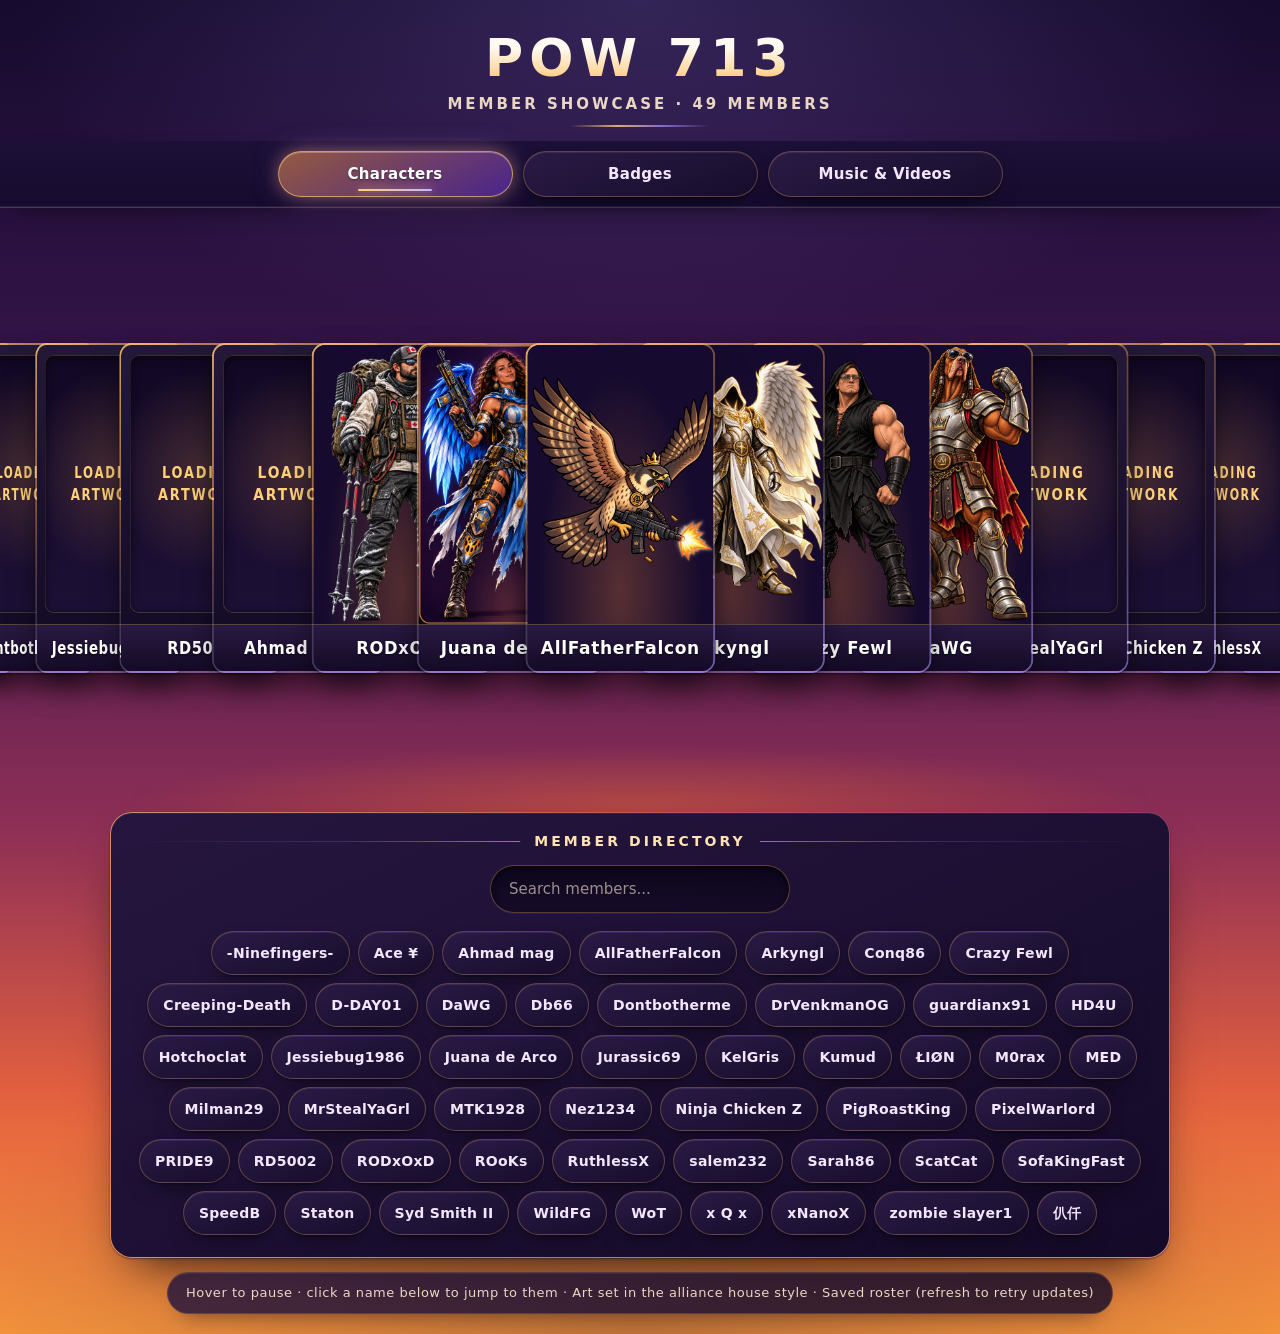
==== index.html @ 374c55fe "Brand page as POW 713: header, title, favicon and app manifest" ====
<!DOCTYPE html>
<html lang="en">
<head>
<meta charset="UTF-8">
<meta name="viewport" content="width=device-width, initial-scale=1.0">
<title>POW 713</title>
<meta name="color-scheme" content="dark">
<meta name="theme-color" content="#160b2e">
<link rel="icon" type="image/x-icon" href="favicon.ico">
<link rel="icon" type="image/png" sizes="32x32" href="icons/favicon-32x32.png">
<link rel="icon" type="image/png" sizes="16x16" href="icons/favicon-16x16.png">
<link rel="apple-touch-icon" href="icons/apple-touch-icon.png">
<link rel="manifest" href="site.webmanifest">
<link rel="stylesheet" href="showcase.css">
</head>
<body>
  <header>
    <h1>POW 713</h1>
    <p id="gallerySubtitle">MEMBER SHOWCASE &middot; 49 STRONG</p>
  </header>
  <nav class="showcase-tabs" aria-label="Showcase views">
    <button id="charactersTab" type="button" aria-pressed="true">Characters</button>
    <button id="badgesTab" type="button" aria-pressed="false">Badges</button>
    <button id="mediaTab" type="button" aria-pressed="false">Music &amp; Videos</button>
  </nav>
  <div class="stage">
    <div class="deck">
      <figure class="card">
        <img data-src="characters/allfatherfalcon.png" alt="AllFatherFalcon" loading="lazy" decoding="async">
        <figcaption>AllFatherFalcon</figcaption>
      </figure>
      <figure class="card">
        <img data-src="characters/arkyngl.png" alt="Arkyngl" loading="lazy" decoding="async">
        <figcaption>Arkyngl</figcaption>
      </figure>
      <figure class="card">
        <img data-src="characters/crazy-fewl.png" alt="Crazy Fewl" loading="lazy" decoding="async">
        <figcaption>Crazy Fewl</figcaption>
      </figure>
      <figure class="card">
        <img data-src="characters/dawg.png" alt="DaWG" loading="lazy" decoding="async">
        <figcaption>DaWG</figcaption>
      </figure>
      <figure class="card">
        <img data-src="characters/mrstealyagrl.png" alt="MrStealYaGrl" loading="lazy" decoding="async">
        <figcaption>MrStealYaGrl</figcaption>
      </figure>
      <figure class="card">
        <img data-src="characters/ninja-chicken-z.png" alt="Ninja Chicken Z" loading="lazy" decoding="async">
        <figcaption>Ninja Chicken Z</figcaption>
      </figure>
      <figure class="card">
        <img data-src="characters/ruthlessx.png" alt="RuthlessX" loading="lazy" decoding="async">
        <figcaption>RuthlessX</figcaption>
      </figure>
      <figure class="card">
        <img data-src="characters/wildfg.png" alt="WildFG" loading="lazy" decoding="async">
        <figcaption>WildFG</figcaption>
      </figure>
      <figure class="card">
        <img data-src="characters/xnanox.png" alt="xNanoX" loading="lazy" decoding="async">
        <figcaption>xNanoX</figcaption>
      </figure>
      <figure class="card">
        <img data-src="characters/conq86.png" alt="Conq86" loading="lazy" decoding="async">
        <figcaption>Conq86</figcaption>
      </figure>
      <figure class="card">
        <img data-src="characters/pixelwarlord.png" alt="PixelWarlord" loading="lazy" decoding="async">
        <figcaption>PixelWarlord</figcaption>
      </figure>
      <figure class="card">
        <img data-src="characters/guardianx91.png" alt="guardianx91" loading="lazy" decoding="async">
        <figcaption>guardianx91</figcaption>
      </figure>
      <figure class="card">
        <img data-src="characters/baqian.png" alt="仈仟" loading="lazy" decoding="async">
        <figcaption>仈仟</figcaption>
      </figure>
      <figure class="card">
        <img data-src="characters/db66.png" alt="Db66" loading="lazy" decoding="async">
        <figcaption>Db66</figcaption>
      </figure>
      <figure class="card">
        <img data-src="characters/creeping-death.png" alt="Creeping-Death" loading="lazy" decoding="async">
        <figcaption>Creeping-Death</figcaption>
      </figure>
      <figure class="card">
        <img data-src="characters/kumud.png" alt="Kumud" loading="lazy" decoding="async">
        <figcaption>Kumud</figcaption>
      </figure>
      <figure class="card">
        <img data-src="characters/kelgris.png" alt="KelGris" loading="lazy" decoding="async">
        <figcaption>KelGris</figcaption>
      </figure>
      <figure class="card">
        <img data-src="characters/hotchoclat.png" alt="Hotchoclat" loading="lazy" decoding="async">
        <figcaption>Hotchoclat</figcaption>
      </figure>
      <figure class="card">
        <img data-src="characters/lion.png" alt="ŁIØN" loading="lazy" decoding="async">
        <figcaption>ŁIØN</figcaption>
      </figure>
      <figure class="card">
        <img data-src="characters/hd4u.png" alt="HD4U" loading="lazy" decoding="async">
        <figcaption>HD4U</figcaption>
      </figure>
      <figure class="card">
        <img data-src="characters/sofakingfast.png" alt="SofaKingFast" loading="lazy" decoding="async">
        <figcaption>SofaKingFast</figcaption>
      </figure>
      <figure class="card">
        <img data-src="characters/d-day01.png" alt="D-DAY01" loading="lazy" decoding="async">
        <figcaption>D-DAY01</figcaption>
      </figure>
      <figure class="card">
        <img data-src="characters/salem232.png" alt="salem232" loading="lazy" decoding="async">
        <figcaption>salem232</figcaption>
      </figure>
      <figure class="card">
        <img data-src="characters/med.png" alt="MED" loading="lazy" decoding="async">
        <figcaption>MED</figcaption>
      </figure>
      <figure class="card">
        <img data-src="characters/drvenkmanog.png" alt="DrVenkmanOG" loading="lazy" decoding="async">
        <figcaption>DrVenkmanOG</figcaption>
      </figure>
      <figure class="card">
        <img data-src="characters/sarah86.png" alt="Sarah86" loading="lazy" decoding="async">
        <figcaption>Sarah86</figcaption>
      </figure>
      <figure class="card">
        <img data-src="characters/-ninefingers-.png" alt="-Ninefingers-" loading="lazy" decoding="async">
        <figcaption>-Ninefingers-</figcaption>
      </figure>
      <figure class="card">
        <img data-src="characters/rooks.png" alt="ROoKs" loading="lazy" decoding="async">
        <figcaption>ROoKs</figcaption>
      </figure>
      <figure class="card">
        <img data-src="characters/mtk1928.png" alt="MTK1928" loading="lazy" decoding="async">
        <figcaption>MTK1928</figcaption>
      </figure>
      <figure class="card">
        <img data-src="characters/nez1234.png" alt="Nez1234" loading="lazy" decoding="async">
        <figcaption>Nez1234</figcaption>
      </figure>
      <figure class="card">
        <img data-src="characters/pigroastking.png" alt="PigRoastKing" loading="lazy" decoding="async">
        <figcaption>PigRoastKing</figcaption>
      </figure>
      <figure class="card">
        <img data-src="characters/milman29.png" alt="Milman29" loading="lazy" decoding="async">
        <figcaption>Milman29</figcaption>
      </figure>
      <figure class="card">
        <img data-src="characters/scatcat.png" alt="ScatCat" loading="lazy" decoding="async">
        <figcaption>ScatCat</figcaption>
      </figure>
      <figure class="card">
        <img data-src="characters/m0rax.png" alt="M0rax" loading="lazy" decoding="async">
        <figcaption>M0rax</figcaption>
      </figure>
      <figure class="card">
        <img data-src="characters/jurassic69.png" alt="Jurassic69" loading="lazy" decoding="async">
        <figcaption>Jurassic69</figcaption>
      </figure>
      <figure class="card">
        <img data-src="characters/x-q-x.png" alt="x Q x" loading="lazy" decoding="async">
        <figcaption>x Q x</figcaption>
      </figure>
      <figure class="card">
        <img data-src="characters/syd-smith-ii.png" alt="Syd Smith II" loading="lazy" decoding="async">
        <figcaption>Syd Smith II</figcaption>
      </figure>
      <figure class="card">
        <img data-src="characters/zombie-slayer1.png" alt="zombie slayer1" loading="lazy" decoding="async">
        <figcaption>zombie slayer1</figcaption>
      </figure>
      <figure class="card">
        <img data-src="characters/pride9.png" alt="PRIDE9" loading="lazy" decoding="async">
        <figcaption>PRIDE9</figcaption>
      </figure>
      <figure class="card">
        <img data-src="characters/ace-yen.png" alt="Ace ¥" loading="lazy" decoding="async">
        <figcaption>Ace ¥</figcaption>
      </figure>
      <figure class="card">
        <img data-src="characters/speedb.png" alt="SpeedB" loading="lazy" decoding="async">
        <figcaption>SpeedB</figcaption>
      </figure>
      <figure class="card">
        <img data-src="characters/wot.png" alt="WoT" loading="lazy" decoding="async">
        <figcaption>WoT</figcaption>
      </figure>
      <figure class="card">
        <img data-src="characters/staton.png" alt="Staton" loading="lazy" decoding="async">
        <figcaption>Staton</figcaption>
      </figure>
      <figure class="card">
        <img data-src="characters/dontbotherme.png" alt="Dontbotherme" loading="lazy" decoding="async">
        <figcaption>Dontbotherme</figcaption>
      </figure>
      <figure class="card">
        <img data-src="characters/jessiebug1986.png" alt="Jessiebug1986" loading="lazy" decoding="async">
        <figcaption>Jessiebug1986</figcaption>
      </figure>
      <figure class="card">
        <img data-src="characters/rd5002.png" alt="RD5002" loading="lazy" decoding="async">
        <figcaption>RD5002</figcaption>
      </figure>
      <figure class="card">
        <img data-src="characters/ahmad-mag.png" alt="Ahmad mag" loading="lazy" decoding="async">
        <figcaption>Ahmad mag</figcaption>
      </figure>
      <figure class="card">
        <img data-src="characters/rodxoxd.png" alt="RODxOxD" loading="lazy" decoding="async">
        <figcaption>RODxOxD</figcaption>
      </figure>
      <figure class="card">
        <img data-src="characters/juana-de-arco.png" alt="Juana de Arco" loading="lazy" decoding="async">
        <figcaption>Juana de Arco</figcaption>
      </figure>
    </div>
  </div>
  <section class="directory">
    <h2 id="directoryHeading">MEMBER DIRECTORY</h2>
    <div class="dir-controls">
      <input id="memberSearch" type="search" placeholder="Search members..." aria-label="Search members" autocomplete="off">
      <button id="resumeBtn" type="button" hidden>Resume rotation</button>
      <a id="viewArt" target="_blank" rel="noopener" hidden>View full artwork</a>
    </div>
    <div id="memberList" class="member-list">
      <button type="button" data-i="39" data-search="ace ¥ ace yen aceyen">Ace ¥</button>
      <button type="button" data-i="46" data-search="ahmad mag ahmadmag">Ahmad mag</button>
      <button type="button" data-i="0" data-search="allfatherfalcon allfatherfalcon">AllFatherFalcon</button>
      <button type="button" data-i="1" data-search="arkyngl arkyngl">Arkyngl</button>
      <button type="button" data-i="12" data-search="仈仟 baqian">仈仟</button>
      <button type="button" data-i="9" data-search="conq86 conq86">Conq86</button>
      <button type="button" data-i="2" data-search="crazy fewl crazyfewl">Crazy Fewl</button>
      <button type="button" data-i="14" data-search="creeping-death creepingdeath">Creeping-Death</button>
      <button type="button" data-i="3" data-search="dawg dawg">DaWG</button>
      <button type="button" data-i="13" data-search="db66 db66">Db66</button>
      <button type="button" data-i="21" data-search="d-day01 dday01">D-DAY01</button>
      <button type="button" data-i="43" data-search="dontbotherme dont bother me">Dontbotherme</button>
      <button type="button" data-i="24" data-search="drvenkmanog drvenkmanog">DrVenkmanOG</button>
      <button type="button" data-i="11" data-search="guardianx91 guardianx91">guardianx91</button>
      <button type="button" data-i="19" data-search="hd4u hd4u">HD4U</button>
      <button type="button" data-i="17" data-search="hotchoclat hotchoclat">Hotchoclat</button>
      <button type="button" data-i="44" data-search="jessiebug1986 jessiebug jessie bug">Jessiebug1986</button>
      <button type="button" data-i="48" data-search="juana de arco juana dearco juanadearco">Juana de Arco</button>
      <button type="button" data-i="34" data-search="jurassic69 jurassic69">Jurassic69</button>
      <button type="button" data-i="16" data-search="kelgris kelgris">KelGris</button>
      <button type="button" data-i="15" data-search="kumud kumud">Kumud</button>
      <button type="button" data-i="18" data-search="łiøn lion">ŁIØN</button>
      <button type="button" data-i="33" data-search="m0rax m0rax">M0rax</button>
      <button type="button" data-i="23" data-search="med med">MED</button>
      <button type="button" data-i="31" data-search="milman29 milman29">Milman29</button>
      <button type="button" data-i="4" data-search="mrstealyagrl mrstealyagrl">MrStealYaGrl</button>
      <button type="button" data-i="28" data-search="mtk1928 mtk1928">MTK1928</button>
      <button type="button" data-i="29" data-search="nez1234 nez1234">Nez1234</button>
      <button type="button" data-i="26" data-search="-ninefingers- ninefingers">-Ninefingers-</button>
      <button type="button" data-i="5" data-search="ninja chicken z ninjachickenz">Ninja Chicken Z</button>
      <button type="button" data-i="30" data-search="pigroastking pigroastking">PigRoastKing</button>
      <button type="button" data-i="38" data-search="pride9 pride 9">PRIDE9</button>
      <button type="button" data-i="10" data-search="pixelwarlord pixelwarlord">PixelWarlord</button>
      <button type="button" data-i="45" data-search="rd5002 rd 5002">RD5002</button>
      <button type="button" data-i="47" data-search="rodxoxd rod x ox d">RODxOxD</button>
      <button type="button" data-i="27" data-search="rooks rooks">ROoKs</button>
      <button type="button" data-i="6" data-search="ruthlessx ruthlessx">RuthlessX</button>
      <button type="button" data-i="22" data-search="salem232 salem232">salem232</button>
      <button type="button" data-i="25" data-search="sarah86 sarah86">Sarah86</button>
      <button type="button" data-i="32" data-search="scatcat scatcat">ScatCat</button>
      <button type="button" data-i="20" data-search="sofakingfast sofakingfast">SofaKingFast</button>
      <button type="button" data-i="40" data-search="speedb speed b">SpeedB</button>
      <button type="button" data-i="42" data-search="staton staton">Staton</button>
      <button type="button" data-i="36" data-search="syd smith ii sydsmithii">Syd Smith II</button>
      <button type="button" data-i="7" data-search="wildfg wildfg">WildFG</button>
      <button type="button" data-i="41" data-search="wot wings of tomorrow">WoT</button>
      <button type="button" data-i="8" data-search="xnanox xnanox">xNanoX</button>
      <button type="button" data-i="35" data-search="x q x xqx q">x Q x</button>
      <button type="button" data-i="37" data-search="zombie slayer1 zombieslayer1 zombie">zombie slayer1</button>
    </div>
    <p id="noMatch" class="no-match" hidden>No member matches that search.</p>
  </section>
  <section id="mediaHub" class="media-hub" aria-labelledby="mediaHeading" hidden>
    <h2 id="mediaHeading">MUSIC &amp; VIDEOS</h2>
    <div class="media-subtabs" role="group" aria-label="Media type">
      <button id="musicTab" type="button" aria-pressed="false">Music</button>
      <button id="videosTab" type="button" aria-pressed="false">Videos</button>
    </div>
    <p id="mediaStatus" class="media-empty" role="status" hidden></p>
    <div id="musicPanel" hidden>
      <div id="playlistPicker" class="media-chips" role="group" aria-label="Choose a playlist"></div>
      <p id="musicEmpty" class="media-empty" hidden>No playlists yet. Approved member music will appear here once it is added.</p>
      <article id="playlist" class="media-panel" aria-labelledby="playlistTitle">
        <div class="media-head">
          <img id="playlistArt" class="creator-art" alt="" width="56" height="56" decoding="async" hidden>
          <div><h3 id="playlistTitle"></h3><p id="playlistCredit" class="media-credit"></p></div>
        </div>
        <div id="audioPlayer" class="audio-player" hidden>
          <p id="nowPlaying" class="now-playing" aria-live="polite"></p>
          <audio id="mediaAudio" controls preload="none">Your browser cannot play audio here. Use the track link below.</audio>
          <div class="player-controls">
            <button id="prevTrack" type="button">Previous</button>
            <button id="nextTrack" type="button">Next</button>
          </div>
          <p id="audioError" class="media-error" hidden>This track could not play here. <a id="audioFallback" target="_blank" rel="noopener">Open the MP3 directly</a></p>
        </div>
        <ol id="trackList" class="track-list"></ol>
        <p id="playlistEmpty" class="media-empty" hidden></p>
      </article>
    </div>
    <div id="videoPanel" hidden>
      <div id="videoPicker" class="media-chips" role="group" aria-label="Filter videos by creator" hidden></div>
      <div id="videoGroups"></div>
      <p id="videoEmpty" class="media-empty" hidden>No videos yet. Approved member videos will appear here once they are added.</p>
      <p class="media-fineprint">YouTube videos load from youtube-nocookie.com only when you press Play here.</p>
    </div>
  </section>
  <div class="glow"></div>
  <footer><span id="galleryHints"><span class="hint-hover">Hover to pause &middot; click a name below to jump to them</span><span class="hint-swipe">Auto-rotating &middot; tap a name below to jump to them</span> &middot; </span><span id="galleryArtNote">Art set in the alliance house style</span></footer>
<script src="media.js"></script>
<script src="gallery.js"></script>
</body>
</html>
---- showcase.css ----
/* Alliance Roster showcase. Control Deck surface treatments (raised/field gradients, 140deg luminous edges,
   inset highlights, layered shadows, gradient rules) adapted to the alliance purple/orange/gold palette.
   Wheel cards stay paint-only: no transitions, transforms, filters, masks or backdrop effects. */
:root {
  color-scheme: dark;
  --ink: #160b2e; --fg: #fff6ec; --muted: #e9d7c4; --gold: #ffd27a; --orange: #ff9a3d; --violet: #a78bfa; --on-gold: #1c0f2e;
  --ease: cubic-bezier(.22, .8, .24, 1);
  --raised: linear-gradient(160deg, #2a1a45, #170d2c);
  --pressed: linear-gradient(160deg, #120923, #1d1233);
  --field: linear-gradient(180deg, rgba(8, 3, 18, .78), rgba(20, 10, 38, .78));
  --primary: linear-gradient(135deg, #ffe0a0 0%, #ffbf63 38%, #ff9a3d 100%);
  --edge: linear-gradient(140deg, rgba(255, 196, 120, .62), rgba(255, 255, 255, .1) 38%, rgba(255, 255, 255, .06) 62%, rgba(167, 139, 250, .5));
  --rule: linear-gradient(90deg, rgba(255, 210, 122, .55), rgba(167, 139, 250, .2) 45%, transparent);
  --lift: inset 0 1px 0 rgba(255, 255, 255, .08), 0 1px 2px rgba(0, 0, 0, .4), 0 10px 24px -12px rgba(0, 0, 0, .8);
  --ring: 0 0 0 3px rgba(255, 210, 122, .28), 0 0 22px -4px rgba(255, 154, 61, .5);
}
* { margin: 0; padding: 0; box-sizing: border-box; }
::selection { background: rgba(124, 58, 237, .5); color: #fff; }
html { background: var(--ink); }
[hidden] { display: none !important; }
body {
  font-family: "Segoe UI", system-ui, -apple-system, Roboto, Arial, Helvetica, sans-serif;
  background:
    radial-gradient(70% 38% at 50% 0%, rgba(167, 139, 250, .2), transparent 70%),
    radial-gradient(90% 30% at 50% 100%, rgba(22, 11, 46, .28), transparent 70%),
    linear-gradient(180deg, #160b2e 0%, #3c1650 34%, #8e2f56 62%, #e2603f 82%, #ff9a3d 100%);
  color: var(--fg); overflow-x: hidden; min-height: 100vh;
  display: flex; flex-direction: column; align-items: center;
  -webkit-font-smoothing: antialiased; text-rendering: optimizeLegibility; -webkit-tap-highlight-color: transparent;
}

/* ---- Header ---- */
header { text-align: center; padding: 30px 16px 14px; z-index: 2; }
header h1 {
  font-size: clamp(26px, 5vw, 52px); letter-spacing: .12em; font-weight: 800; line-height: 1.1;
  color: #fff; text-shadow: 0 3px 18px rgba(0, 0, 0, .55);
}
@supports ((-webkit-background-clip: text) or (background-clip: text)) {
  header h1 {
    background: linear-gradient(180deg, #fffaf2 30%, #ffd9a0 72%, #ffb35c);
    -webkit-background-clip: text; background-clip: text; -webkit-text-fill-color: transparent; text-shadow: none;
  }
}
header p { color: var(--muted); letter-spacing: .2em; margin-top: 8px; font-size: clamp(11px, 2vw, 15px); font-weight: 600; }
header p::after {
  content: ''; display: block; width: 140px; height: 2px; margin: 12px auto 0; border-radius: 2px;
  background: linear-gradient(90deg, transparent, rgba(255, 210, 122, .8), rgba(167, 139, 250, .7), transparent);
}

/* ---- Sticky view tabs ---- */
.showcase-tabs {
  display: flex; justify-content: center; align-items: center; gap: 10px;
  position: sticky; top: 0; width: 100%; z-index: 100; padding: 10px 12px;
  background: linear-gradient(180deg, #1d1038, var(--ink));
  border-bottom: 1px solid rgba(255, 190, 110, .22);
  box-shadow: 0 10px 30px -18px rgba(0, 0, 0, .9), inset 0 -1px 0 rgba(167, 139, 250, .12);
}
.showcase-tabs button { position: relative; flex: 1; max-width: 235px; }
.showcase-tabs button[aria-pressed="true"] {
  color: #fff; border-color: rgba(255, 210, 122, .6);
  background: linear-gradient(150deg, rgba(255, 154, 61, .5), rgba(124, 58, 237, .5)), var(--raised);
  box-shadow: inset 0 1px 0 rgba(255, 255, 255, .25), 0 0 18px -2px rgba(255, 154, 61, .45), 0 0 30px -6px rgba(167, 139, 250, .5);
  text-shadow: 0 1px 2px rgba(0, 0, 0, .45);
}
.showcase-tabs button[aria-pressed="true"]::after {
  content: ''; position: absolute; left: 34%; right: 34%; bottom: 5px; height: 2px; border-radius: 2px;
  background: linear-gradient(90deg, var(--gold), #c4b5fd); box-shadow: 0 0 8px rgba(255, 210, 122, .7);
}

/* ---- Shared controls: tabs, member chips, full-art link (raised); resume + active chip (primary) ---- */
.showcase-tabs button, .member-list button, #viewArt, #resumeBtn,
.media-subtabs button, .media-chip, .player-controls button, .media-link {
  display: inline-flex; align-items: center; justify-content: center;
  min-height: 44px; min-width: 44px; padding: 0 16px; border-radius: 999px;
  font-family: inherit; font-size: 15px; font-weight: 600; line-height: 1.2; letter-spacing: .02em; text-decoration: none;
  color: #f3e6ff; cursor: pointer; touch-action: manipulation;
  border: 1px solid rgba(255, 190, 110, .28); background: var(--raised); box-shadow: var(--lift);
  transition: color .2s var(--ease), border-color .2s var(--ease), background .2s var(--ease), box-shadow .2s var(--ease), transform .15s var(--ease);
}
.showcase-tabs button { font-weight: 700; min-height: 46px; }
.member-list button { font-size: 14px; padding: 0 15px; }
#resumeBtn, .member-list button.active,
.media-subtabs button[aria-pressed="true"], .media-chip[aria-pressed="true"] {
  color: var(--on-gold); font-weight: 700; border-color: rgba(255, 236, 200, .55); background: var(--primary);
  box-shadow: inset 0 1px 0 rgba(255, 255, 255, .5), 0 6px 18px -6px rgba(255, 154, 61, .6), 0 10px 26px -10px rgba(124, 58, 237, .55);
}
#viewArt { color: var(--gold); }
@media (hover: hover) {
  .showcase-tabs button:hover, .member-list button:hover, #viewArt:hover,
  .media-subtabs button:hover, .media-chip:hover, .player-controls button:not(:disabled):hover, .media-link:hover { color: #fff; border-color: rgba(255, 210, 122, .7); }
  #resumeBtn:hover, .member-list button.active:hover,
  .media-subtabs button[aria-pressed="true"]:hover, .media-chip[aria-pressed="true"]:hover { color: var(--on-gold); border-color: #fff4dc; box-shadow: inset 0 1px 0 rgba(255, 255, 255, .6), 0 6px 22px -4px rgba(255, 154, 61, .75), 0 10px 26px -10px rgba(124, 58, 237, .6); }
}
.showcase-tabs button:active, .member-list button:active, #viewArt:active,
.media-subtabs button:active, .media-chip:active, .player-controls button:not(:disabled):active, .media-link:active {
  transform: translateY(1px); background: var(--pressed);
  box-shadow: inset 3px 3px 8px rgba(0, 0, 0, .7), inset -2px -2px 6px rgba(167, 139, 250, .1);
}
#resumeBtn:active, .member-list button.active:active,
.media-subtabs button[aria-pressed="true"]:active, .media-chip[aria-pressed="true"]:active {
  transform: translateY(1px); background: var(--primary);
  box-shadow: inset 0 2px 7px rgba(80, 30, 0, .4), 0 2px 8px -4px rgba(255, 154, 61, .5);
}
.showcase-tabs button:focus-visible, .member-list button:focus-visible, #viewArt:focus-visible, #resumeBtn:focus-visible,
.media-subtabs button:focus-visible, .media-chip:focus-visible, .player-controls button:focus-visible, .media-link:focus-visible,
.track:focus-visible, .media-poster:focus-visible, .media-credit a:focus-visible, .media-error a:focus-visible {
  outline: 2px solid var(--gold); outline-offset: 3px;
}

/* ---- Wheel (geometry and JS-driven transform/visibility/zIndex unchanged) ---- */
.stage {
  flex: 1; width: 100%; display: flex; align-items: center; justify-content: center;
  min-height: 600px;
}
.deck { isolation: isolate; position: relative; width: 190px; height: 330px; }
.card {
  position: absolute; inset: 0;
  border: 2px solid transparent; border-radius: 14px; overflow: hidden;
  background:
    linear-gradient(180deg, #241839, #120a24) padding-box,
    linear-gradient(140deg, rgba(255, 196, 120, .85), rgba(255, 170, 80, .4) 36%, rgba(255, 255, 255, .14) 58%, rgba(167, 139, 250, .62)) border-box;
  box-shadow: 0 1px 2px rgba(0, 0, 0, .45), 0 16px 36px -8px rgba(0, 0, 0, .65);
  display: flex; flex-direction: column;
}
.card.active {
  background:
    linear-gradient(180deg, #241839, #120a24) padding-box,
    linear-gradient(140deg, #fff0c8, var(--gold) 30%, var(--orange) 62%, #c4b5fd) border-box;
  box-shadow: 0 0 0 3px rgba(255, 210, 122, .55), 0 18px 44px rgba(0, 0, 0, .6);
}
.card img {
  display: block; width: 100%; height: 282px; object-fit: contain;
  background: #160b2e radial-gradient(ellipse at 50% 88%, rgba(255, 140, 60, .28), transparent 62%);
}
.card figcaption {
  height: 48px; display: flex; align-items: center; justify-content: center;
  font-weight: 700; letter-spacing: .04em; font-size: 17px; text-align: center; color: #fff;
  background: linear-gradient(180deg, #2a1a42, #140a26);
  border-top: 1px solid rgba(255, 196, 120, .3); padding: 0 6px;
  text-shadow: 0 1px 2px rgba(0, 0, 0, .6);
}
.card.active figcaption { color: var(--gold); border-top-color: rgba(255, 210, 122, .6); }
/* Loading / missing placeholder: dark recessed frame over the opaque card. */
.card:not([data-state="ready"])::before {
  content: attr(data-message);
  position: absolute; inset: 10px 10px 58px; z-index: 1; border-radius: 10px;
  display: grid; place-items: center; padding: 18px;
  background:
    radial-gradient(circle at 50% 45%, rgba(255, 170, 80, .2), transparent 62%),
    linear-gradient(180deg, #120824, #1d1036);
  box-shadow: inset 0 0 0 1px rgba(255, 210, 122, .2), inset 0 2px 10px rgba(0, 0, 0, .6);
  color: var(--gold); text-align: center; font-weight: 800; line-height: 1.5;
  font-size: 15px; letter-spacing: .14em; pointer-events: none;
}
.card:not([data-state="ready"]) img { visibility: hidden; }
.card:not([data-state="ready"]) figcaption { position: relative; z-index: 2; }
.glow {
  position: fixed; left: 50%; bottom: 4%; transform: translateX(-50%);
  width: min(88vw, 1050px); height: 120px; border-radius: 50%;
  background: radial-gradient(ellipse, rgba(255, 120, 40, .35), rgba(255, 120, 40, 0) 70%);
  pointer-events: none;
}

/* ---- Directory panel ---- */
.directory, .media-hub {
  width: min(1060px, 94vw); margin: 4px auto 14px; z-index: 2; padding: 20px 20px 22px;
  border: 1px solid transparent; border-radius: 22px;
  background: linear-gradient(155deg, #26163f, #140a28) padding-box, var(--edge) border-box;
  box-shadow: inset 0 1px 0 rgba(255, 255, 255, .06), 0 1px 2px rgba(0, 0, 0, .4), 0 24px 48px -24px rgba(0, 0, 0, .9);
}
.directory h2, .media-hub h2 {
  display: flex; align-items: center; gap: 14px; margin-bottom: 16px;
  font-size: 14px; letter-spacing: .22em; font-weight: 700; color: #ffe2b4;
}
.directory h2::before, .directory h2::after, .media-hub h2::before, .media-hub h2::after { content: ''; flex: 1; height: 1px; background: var(--rule); }
.directory h2::before, .media-hub h2::before { transform: scaleX(-1); }
.dir-controls { display: flex; gap: 10px; justify-content: center; align-items: center; flex-wrap: wrap; margin-bottom: 18px; }
.dir-controls input {
  min-height: 48px; min-width: min(300px, 78vw); padding: 0 18px;
  font-family: inherit; font-size: 15px; color: var(--fg);
  border: 1px solid rgba(255, 190, 110, .3); border-radius: 999px; background: var(--field);
  box-shadow: inset 0 2px 6px rgba(0, 0, 0, .6), 0 1px 0 rgba(255, 255, 255, .05);
  -webkit-appearance: none; appearance: none; outline: none;
  transition: border-color .2s var(--ease), box-shadow .2s var(--ease);
}
.dir-controls input::placeholder { color: rgba(240, 225, 210, .62); }
.dir-controls input:focus { border-color: rgba(255, 210, 122, .8); box-shadow: inset 0 2px 6px rgba(0, 0, 0, .6), var(--ring); }
.member-list { display: flex; flex-wrap: wrap; gap: 8px; justify-content: center; }
.no-match {
  max-width: 420px; margin: 6px auto 0; padding: 14px 18px; text-align: center;
  color: #ffe2b4; border: 1px dashed rgba(255, 210, 122, .35); border-radius: 16px; background: var(--field);
  box-shadow: inset 0 2px 8px rgba(0, 0, 0, .5);
}

/* ---- Music & Videos hub (own class names; nothing here matches the wheel's .card) ---- */
.media-hub { margin-top: 18px; }
.media-subtabs {
  display: flex; gap: 6px; width: fit-content; max-width: 100%; margin: 0 auto 18px; padding: 5px;
  border: 1px solid rgba(255, 190, 110, .22); border-radius: 999px; background: var(--field);
  box-shadow: inset 0 2px 6px rgba(0, 0, 0, .6);
}
.media-subtabs button { min-width: 112px; font-weight: 700; }
.media-chips { display: flex; flex-wrap: wrap; gap: 8px; justify-content: center; margin-bottom: 18px; }
.media-chip { gap: 8px; font-size: 14px; }
.media-chip-count { font-size: 12px; font-weight: 600; opacity: .72; }
.media-panel, .media-tile {
  border: 1px solid transparent; border-radius: 18px;
  background: var(--raised) padding-box, var(--edge) border-box; box-shadow: var(--lift);
}
.media-panel { padding: 18px; }
.media-head { display: flex; align-items: center; gap: 14px; margin-bottom: 14px; min-width: 0; }
.media-head > div { min-width: 0; }
.media-head h3 { font-size: 20px; font-weight: 800; letter-spacing: .04em; color: #fff; overflow-wrap: anywhere; }
.media-credit { margin-top: 2px; font-size: 13px; color: var(--muted); letter-spacing: .03em; overflow-wrap: anywhere; }
.media-credit a, .media-error a { color: var(--gold); text-underline-offset: 3px; }
.creator-art {
  flex: none; width: 56px; height: 56px; border-radius: 50%; object-fit: cover;
  background: var(--ink); border: 2px solid rgba(255, 210, 122, .6); box-shadow: 0 0 0 3px rgba(167, 139, 250, .18);
}
.audio-player {
  display: grid; gap: 10px; padding: 14px; margin-bottom: 14px; border-radius: 14px;
  background: var(--field); box-shadow: inset 0 2px 8px rgba(0, 0, 0, .55), inset 0 0 0 1px rgba(255, 210, 122, .14);
}
.audio-player audio { display: block; width: 100%; }
.now-playing { min-height: 1.4em; color: var(--gold); font-size: 14px; font-weight: 600; overflow-wrap: anywhere; }
.player-controls { display: flex; gap: 10px; justify-content: center; }
.player-controls button { flex: 1; max-width: 200px; }
.player-controls button:disabled { opacity: .45; cursor: default; }
.track-list { list-style: none; display: grid; gap: 6px; }
.track {
  display: flex; align-items: center; gap: 12px; width: 100%; min-height: 48px; padding: 8px 14px;
  font: inherit; font-size: 15px; text-align: start; color: #f3e6ff; cursor: pointer; touch-action: manipulation;
  border: 1px solid rgba(255, 190, 110, .18); border-radius: 12px; background: var(--field);
  transition: color .2s var(--ease), border-color .2s var(--ease);
}
.track-number { flex: none; width: 1.6em; color: var(--muted); font-size: 13px; font-variant-numeric: tabular-nums; }
.track-title { flex: 1; min-width: 0; overflow-wrap: anywhere; }
.track-time { flex: none; color: var(--muted); font-size: 13px; font-variant-numeric: tabular-nums; }
.track[aria-current="true"] { color: var(--gold); font-weight: 700; border-color: rgba(255, 210, 122, .65); box-shadow: var(--ring); }
@media (hover: hover) { .track:hover { color: #fff; border-color: rgba(255, 210, 122, .55); } }
.media-empty {
  max-width: 520px; margin: 8px auto; padding: 22px 20px; text-align: center; line-height: 1.55;
  color: #ffe2b4; border: 1px dashed rgba(255, 210, 122, .35); border-radius: 16px; background: var(--field);
  box-shadow: inset 0 2px 8px rgba(0, 0, 0, .5);
}
.media-error { color: #ffc6ae; font-size: 14px; line-height: 1.5; }
.video-group + .video-group { margin-top: 28px; }
.video-grid { display: grid; grid-template-columns: repeat(auto-fill, minmax(min(100%, 280px), 1fr)); gap: 14px; align-items: start; }
.media-tile { display: flex; flex-direction: column; overflow: hidden; min-width: 0; }
.media-frame { position: relative; aspect-ratio: 16 / 9; background: #0c0518; }
.media-tile.is-short.is-playing .media-frame { aspect-ratio: 9 / 16; }
.media-frame iframe, .media-frame video { display: block; width: 100%; height: 100%; border: 0; background: #000; }
.media-poster {
  position: absolute; inset: 0; width: 100%; display: grid; place-items: center; align-content: center; gap: 10px;
  cursor: pointer; border: 0; font: inherit; color: var(--fg); text-decoration: none; touch-action: manipulation;
  background: radial-gradient(60% 70% at 50% 60%, rgba(255, 140, 60, .22), transparent 70%), linear-gradient(160deg, #2a1745, #10071f);
}
/* Portrait outline marks a Short before it loads; the frame turns 9:16 once playing. */
.is-short .media-poster::before {
  content: ''; position: absolute; top: 12%; bottom: 12%; aspect-ratio: 9 / 16; border-radius: 10px;
  border: 1px solid rgba(255, 210, 122, .22); background: rgba(255, 255, 255, .03);
}
.media-play {
  position: relative; width: 56px; height: 56px; border-radius: 50%; background: var(--primary);
  box-shadow: inset 0 1px 0 rgba(255, 255, 255, .5), 0 8px 22px -6px rgba(255, 154, 61, .7);
}
.media-play::after {
  content: ''; position: absolute; left: 22px; top: 17px;
  border-style: solid; border-width: 11px 0 11px 18px; border-color: transparent transparent transparent var(--on-gold);
}
.media-watch { position: relative; font-size: 14px; font-weight: 700; letter-spacing: .02em; color: var(--gold); }
.media-kind {
  position: absolute; left: 10px; bottom: 10px; padding: 3px 10px; border-radius: 999px;
  font-size: 12px; font-weight: 700; letter-spacing: .06em; color: var(--gold); background: rgba(12, 5, 24, .82);
  border: 1px solid rgba(255, 210, 122, .3);
}
@media (hover: hover) {
  .media-poster:hover .media-play { box-shadow: inset 0 1px 0 rgba(255, 255, 255, .6), 0 0 0 4px rgba(255, 210, 122, .25), 0 8px 26px -4px rgba(255, 154, 61, .85); }
}
.media-poster:focus-visible { outline-offset: -4px; }
.media-direct:not([hidden]) { display: flex; flex-wrap: wrap; align-items: center; gap: 6px 12px; padding: 10px 14px; }
.media-direct .media-link { margin-top: 0; }
.media-direct-note { flex: 1 1 180px; font-size: 13px; line-height: 1.4; color: var(--muted); }
.media-tile-body { display: flex; flex-direction: column; gap: 6px; padding: 12px 14px 14px; flex: 1; }
.media-tile-title { font-size: 15px; font-weight: 700; line-height: 1.35; color: #fff; overflow-wrap: anywhere; }
.media-tile-meta { font-size: 13px; color: var(--muted); }
.media-link { align-self: flex-start; margin-top: 4px; font-size: 14px; color: var(--gold); }
.media-actions { display: flex; flex-wrap: wrap; gap: 8px; }
.media-hint { font-size: 13px; line-height: 1.4; color: var(--muted); }
.media-fineprint { margin-top: 18px; text-align: center; font-size: 12px; color: var(--muted); opacity: .8; }

/* ---- Footer ---- */
footer {
  margin: 0 16px 20px; padding: 10px 18px; z-index: 2; text-align: center;
  font-size: 13px; letter-spacing: .04em; line-height: 1.5; color: var(--muted);
  border: 1px solid rgba(255, 190, 110, .18); border-radius: 999px;
  background: linear-gradient(160deg, rgba(36, 20, 62, .82), rgba(20, 10, 38, .82));
  box-shadow: inset 0 1px 0 rgba(255, 255, 255, .05), 0 10px 24px -14px rgba(0, 0, 0, .8);
}
.hint-swipe { display: none; }

@media (max-width: 760px) {
  .stage { min-height: 520px; touch-action: pan-y; }
  .glow { display: none; }
  .hint-hover { display: none; }
  .hint-swipe { display: inline; }
  header { padding: 22px 14px 10px; }
  .directory { padding: 16px 12px 18px; border-radius: 18px; }
  footer { border-radius: 18px; }
  .media-hub { padding: 16px 12px 18px; border-radius: 18px; }
  .media-panel { padding: 14px 12px; }
}
@media (max-width: 420px) {
  .showcase-tabs { gap: 6px; padding: 8px; }
  .showcase-tabs button { padding: 0 8px; font-size: 13px; letter-spacing: 0; line-height: 1.15; text-align: center; }
  .media-subtabs button { min-width: 96px; }
}
@media (prefers-reduced-motion: reduce) {
  *, *::before, *::after { transition: none !important; }
}
@media (forced-colors: active) {
  header h1 { -webkit-text-fill-color: CanvasText; }
  .card, .directory, footer, .no-match, .dir-controls input,
  .showcase-tabs button, .member-list button, #viewArt, #resumeBtn,
  .media-hub, .media-panel, .media-tile, .media-empty, .media-subtabs button, .media-chip, .player-controls button, .media-link, .track { border-color: CanvasText; }
  .card.active, .member-list button.active, .showcase-tabs button[aria-pressed="true"],
  .media-subtabs button[aria-pressed="true"], .media-chip[aria-pressed="true"], .track[aria-current="true"] { border-color: Highlight; outline: 2px solid Highlight; }
  .card:not([data-state="ready"])::before { border: 1px dashed CanvasText; }
}
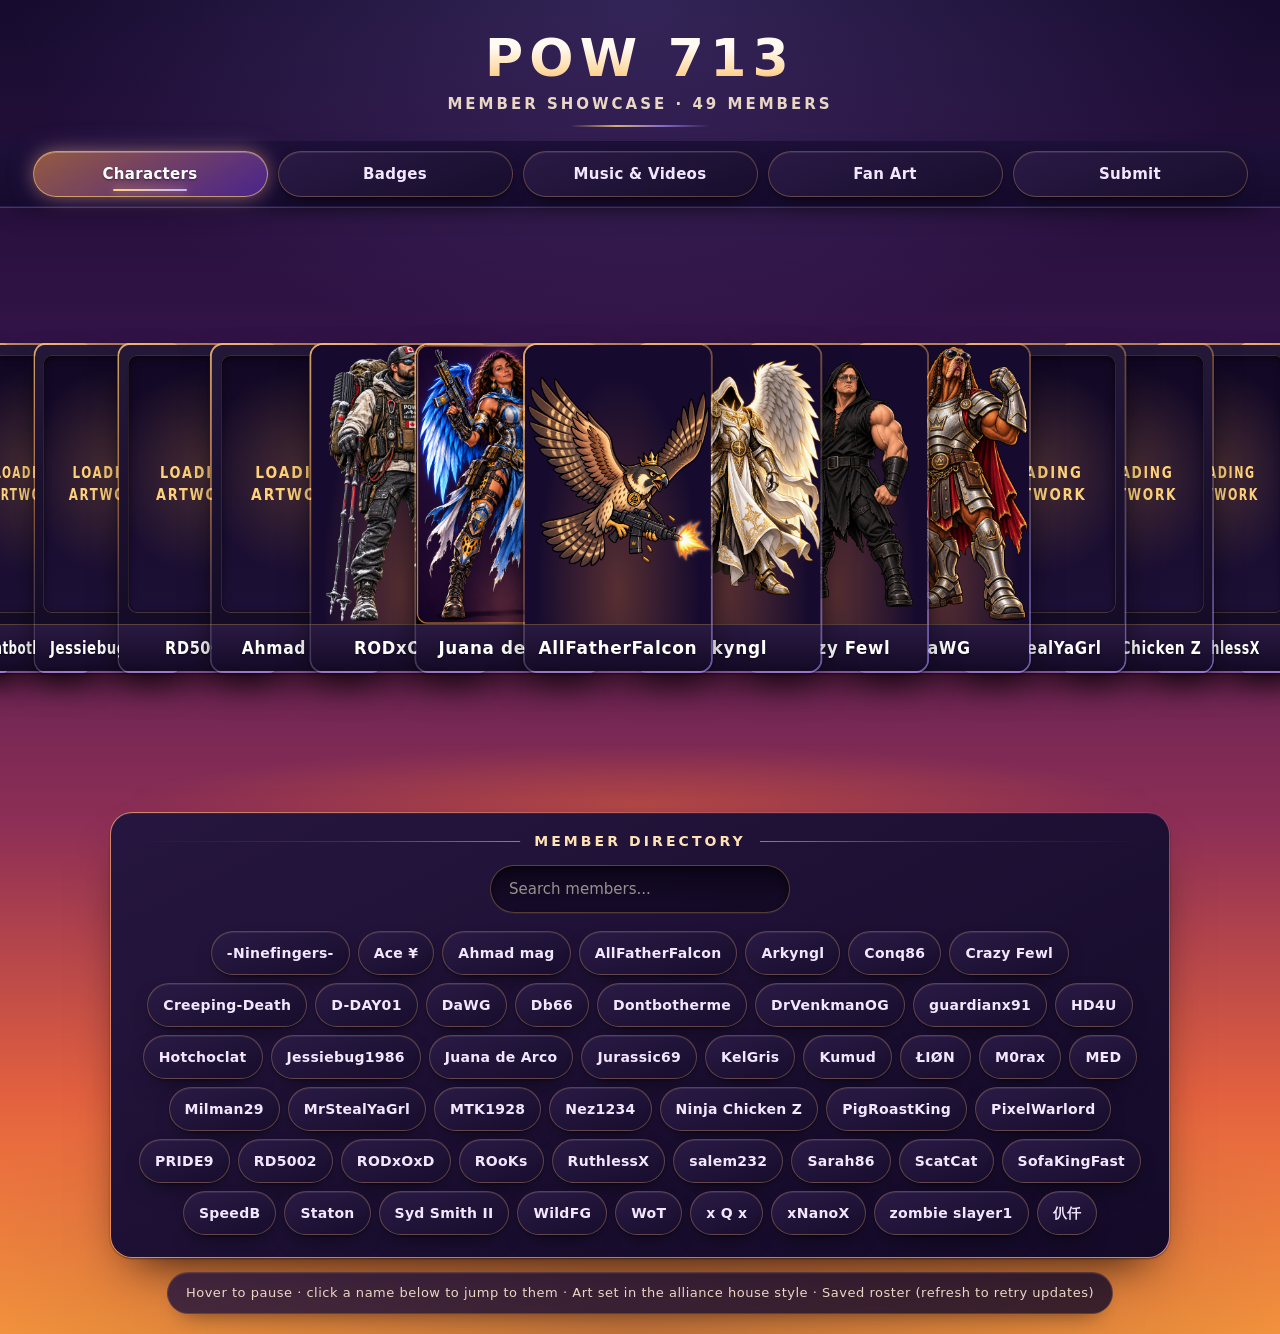
==== commit 819c7fcb: "Add member submissions + approval system: Submit tab, Fan Art gallery, M4A support, Apps Script back" ====
--- a/index.html
+++ b/index.html
@@ -22,6 +22,8 @@
     <button id="charactersTab" type="button" aria-pressed="true">Characters</button>
     <button id="badgesTab" type="button" aria-pressed="false">Badges</button>
     <button id="mediaTab" type="button" aria-pressed="false">Music &amp; Videos</button>
+    <button id="fanArtTab" type="button" aria-pressed="false">Fan Art</button>
+    <button id="submitTab" type="button" aria-pressed="false">Submit</button>
   </nav>
   <div class="stage">
     <div class="deck">
@@ -305,7 +307,7 @@
             <button id="prevTrack" type="button">Previous</button>
             <button id="nextTrack" type="button">Next</button>
           </div>
-          <p id="audioError" class="media-error" hidden>This track could not play here. <a id="audioFallback" target="_blank" rel="noopener">Open the MP3 directly</a></p>
+          <p id="audioError" class="media-error" hidden>This track could not play here. <a id="audioFallback" target="_blank" rel="noopener">Open the audio file directly</a></p>
         </div>
         <ol id="trackList" class="track-list"></ol>
         <p id="playlistEmpty" class="media-empty" hidden></p>
@@ -318,9 +320,63 @@
       <p class="media-fineprint">YouTube videos load from youtube-nocookie.com only when you press Play here.</p>
     </div>
   </section>
+  <section id="fanArtHub" class="fanart-hub" aria-labelledby="fanArtHeading" hidden>
+    <h2 id="fanArtHeading">FAN ART</h2>
+    <p id="fanArtStatus" class="media-empty" role="status" hidden></p>
+    <div id="fanArtGrid" class="fanart-grid"></div>
+    <p id="fanArtEmpty" class="media-empty" hidden>No fan art yet. Approved fan art will appear here once it is added.</p>
+  </section>
+  <section id="submitHub" class="submit-hub" aria-labelledby="submitHeading" hidden>
+    <h2 id="submitHeading">SUBMIT</h2>
+    <p class="submit-intro">Share your music, fan art or a YouTube video with the alliance. Everything is reviewed by the owner first — nothing goes public until it is approved.</p>
+    <p id="submitStatus" class="submit-status" role="status" hidden></p>
+    <form id="submitForm" method="post" enctype="multipart/form-data" novalidate>
+      <fieldset class="submit-type">
+        <legend>What are you submitting?</legend>
+        <label class="submit-choice"><input type="radio" name="type" value="music" checked> Music</label>
+        <label class="submit-choice"><input type="radio" name="type" value="fanart"> Fan Art</label>
+        <label class="submit-choice"><input type="radio" name="type" value="youtube"> YouTube video link</label>
+      </fieldset>
+      <label class="submit-field">Game name
+        <input id="gameName" name="gameName" type="text" required maxlength="40" autocomplete="nickname" placeholder="Your game name">
+      </label>
+      <label class="submit-field">Title
+        <input id="submitTitle" name="title" type="text" required maxlength="120" placeholder="Song, artwork or video title">
+      </label>
+      <label class="submit-field">Description (optional)
+        <textarea id="submitDesc" name="description" maxlength="500" rows="3" placeholder="Anything the owner should know"></textarea>
+      </label>
+      <div id="fileField">
+        <label class="submit-field"><span id="fileLabel">Audio file (MP3 or M4A, up to 25 MB)</span>
+          <input id="fileInput" name="file" type="file" accept=".mp3,.m4a,audio/mpeg,audio/mp4,audio/x-m4a">
+        </label>
+      </div>
+      <div id="linkField" hidden>
+        <label class="submit-field">YouTube link
+          <input id="youtubeUrl" name="youtubeUrl" type="url" inputmode="url" placeholder="https://www.youtube.com/watch?v=...">
+        </label>
+      </div>
+      <input id="honeypot" name="website" type="text" tabindex="-1" autocomplete="off" aria-hidden="true" class="hp">
+      <input id="nonceInput" name="nonce" type="hidden">
+      <input id="actionInput" name="action" type="hidden" value="submit">
+      <button id="submitBtn" type="submit">Submit for approval</button>
+      <p class="submit-note">No account or sign-in needed. Your game name is remembered on this device only.</p>
+    </form>
+  </section>
+  <iframe id="submitFrame" name="submitFrame" hidden title="Submission result"></iframe>
+  <dialog id="fanArtDialog" class="fanart-dialog">
+    <img id="fanArtFull" alt="">
+    <p id="fanArtCaption"></p>
+    <div class="fanart-dialog-actions">
+      <a id="fanArtOpen" class="media-link" target="_blank" rel="noopener">Open full size</a>
+      <button id="fanArtClose" type="button">Close</button>
+    </div>
+  </dialog>
   <div class="glow"></div>
   <footer><span id="galleryHints"><span class="hint-hover">Hover to pause &middot; click a name below to jump to them</span><span class="hint-swipe">Auto-rotating &middot; tap a name below to jump to them</span> &middot; </span><span id="galleryArtNote">Art set in the alliance house style</span></footer>
 <script src="media.js"></script>
+<script src="fanart.js"></script>
+<script src="submit.js"></script>
 <script src="gallery.js"></script>
 </body>
 </html>
--- a/showcase.css
+++ b/showcase.css
@@ -162,18 +162,19 @@
 }
 
 /* ---- Directory panel ---- */
-.directory, .media-hub {
+.directory, .media-hub, .submit-hub, .fanart-hub {
   width: min(1060px, 94vw); margin: 4px auto 14px; z-index: 2; padding: 20px 20px 22px;
   border: 1px solid transparent; border-radius: 22px;
   background: linear-gradient(155deg, #26163f, #140a28) padding-box, var(--edge) border-box;
   box-shadow: inset 0 1px 0 rgba(255, 255, 255, .06), 0 1px 2px rgba(0, 0, 0, .4), 0 24px 48px -24px rgba(0, 0, 0, .9);
 }
-.directory h2, .media-hub h2 {
+.directory h2, .media-hub h2, .submit-hub h2, .fanart-hub h2 {
   display: flex; align-items: center; gap: 14px; margin-bottom: 16px;
   font-size: 14px; letter-spacing: .22em; font-weight: 700; color: #ffe2b4;
 }
-.directory h2::before, .directory h2::after, .media-hub h2::before, .media-hub h2::after { content: ''; flex: 1; height: 1px; background: var(--rule); }
-.directory h2::before, .media-hub h2::before { transform: scaleX(-1); }
+.directory h2::before, .directory h2::after, .media-hub h2::before, .media-hub h2::after,
+.submit-hub h2::before, .submit-hub h2::after, .fanart-hub h2::before, .fanart-hub h2::after { content: ''; flex: 1; height: 1px; background: var(--rule); }
+.directory h2::before, .media-hub h2::before, .submit-hub h2::before, .fanart-hub h2::before { transform: scaleX(-1); }
 .dir-controls { display: flex; gap: 10px; justify-content: center; align-items: center; flex-wrap: wrap; margin-bottom: 18px; }
 .dir-controls input {
   min-height: 48px; min-width: min(300px, 78vw); padding: 0 18px;
@@ -193,7 +194,7 @@
 }
 
 /* ---- Music & Videos hub (own class names; nothing here matches the wheel's .card) ---- */
-.media-hub { margin-top: 18px; }
+.media-hub, .submit-hub, .fanart-hub { margin-top: 18px; }
 .media-subtabs {
   display: flex; gap: 6px; width: fit-content; max-width: 100%; margin: 0 auto 18px; padding: 5px;
   border: 1px solid rgba(255, 190, 110, .22); border-radius: 999px; background: var(--field);
@@ -289,6 +290,71 @@
 .media-hint { font-size: 13px; line-height: 1.4; color: var(--muted); }
 .media-fineprint { margin-top: 18px; text-align: center; font-size: 12px; color: var(--muted); opacity: .8; }
 
+/* ---- Submit form and Fan Art gallery (same panel treatment as Music & Videos) ---- */
+.submit-intro { max-width: 560px; margin: 0 auto 18px; text-align: center; line-height: 1.55; color: var(--muted); }
+.submit-status {
+  max-width: 560px; margin: 0 auto 18px; padding: 14px 18px; text-align: center; line-height: 1.55;
+  color: #ffe2b4; border: 1px dashed rgba(255, 210, 122, .35); border-radius: 16px; background: var(--field);
+  box-shadow: inset 0 2px 8px rgba(0, 0, 0, .5);
+}
+.submit-status.is-ok { color: #d9f7c4; border-color: rgba(140, 220, 120, .55); border-style: solid; }
+.submit-status.is-error { color: #ffc6ae; border-color: rgba(255, 120, 90, .55); border-style: solid; }
+#submitForm { max-width: 560px; margin: 0 auto; display: grid; gap: 14px; }
+.submit-type {
+  display: flex; flex-wrap: wrap; gap: 8px 18px; padding: 14px 16px;
+  border: 1px solid rgba(255, 190, 110, .22); border-radius: 16px; background: var(--field);
+}
+.submit-type legend { padding: 0 8px; font-size: 13px; font-weight: 700; letter-spacing: .08em; color: #ffe2b4; }
+.submit-choice { display: inline-flex; align-items: center; gap: 8px; font-weight: 600; cursor: pointer; }
+.submit-choice input { accent-color: var(--orange); width: 18px; height: 18px; }
+.submit-field { display: grid; gap: 6px; font-size: 14px; font-weight: 600; color: #ffe2b4; }
+.submit-field input[type="text"], .submit-field input[type="url"], .submit-field textarea, .submit-field input[type="file"] {
+  min-height: 48px; padding: 10px 16px; font-family: inherit; font-size: 15px; font-weight: 400; color: var(--fg);
+  border: 1px solid rgba(255, 190, 110, .3); border-radius: 14px; background: var(--field);
+  box-shadow: inset 0 2px 6px rgba(0, 0, 0, .6), 0 1px 0 rgba(255, 255, 255, .05);
+  outline: none; width: 100%;
+}
+.submit-field textarea { min-height: 84px; resize: vertical; }
+.submit-field input[type="file"] { padding: 12px 14px; }
+.submit-field input::placeholder, .submit-field textarea::placeholder { color: rgba(240, 225, 210, .62); }
+.submit-field input:focus, .submit-field textarea:focus { border-color: rgba(255, 210, 122, .8); box-shadow: inset 0 2px 6px rgba(0, 0, 0, .6), var(--ring); }
+.submit-field input:disabled, .submit-field textarea:disabled { opacity: .5; }
+#submitBtn {
+  justify-self: center; min-height: 48px; padding: 0 28px; border-radius: 999px; cursor: pointer;
+  font-family: inherit; font-size: 15px; font-weight: 700; color: var(--on-gold);
+  border: 1px solid rgba(255, 236, 200, .55); background: var(--primary);
+  box-shadow: inset 0 1px 0 rgba(255, 255, 255, .5), 0 6px 18px -6px rgba(255, 154, 61, .6), 0 10px 26px -10px rgba(124, 58, 237, .55);
+}
+#submitBtn:disabled { opacity: .5; cursor: default; }
+.submit-note { text-align: center; font-size: 13px; line-height: 1.5; color: var(--muted); }
+.hp { position: absolute; left: -9999px; top: auto; width: 1px; height: 1px; overflow: hidden; }
+.fanart-grid { display: grid; grid-template-columns: repeat(auto-fill, minmax(min(100%, 280px), 1fr)); gap: 14px; align-items: start; }
+.fanart-card {
+  border: 1px solid transparent; border-radius: 18px; overflow: hidden;
+  background: var(--raised) padding-box, var(--edge) border-box; box-shadow: var(--lift);
+  display: flex; flex-direction: column;
+}
+.fanart-card.is-missing .fanart-thumb { display: none; }
+.fanart-thumb { display: block; width: 100%; padding: 0; border: 0; background: #0c0518; cursor: pointer; }
+.fanart-thumb img { display: block; width: 100%; max-height: 420px; object-fit: contain; background: #0c0518; }
+.fanart-caption { display: flex; flex-direction: column; gap: 4px; padding: 12px 14px 14px; }
+.fanart-title { font-size: 15px; font-weight: 700; color: #fff; overflow-wrap: anywhere; }
+.fanart-creator { font-size: 13px; color: var(--gold); }
+.fanart-desc { font-size: 13px; line-height: 1.45; color: var(--muted); overflow-wrap: anywhere; }
+.fanart-dialog {
+  max-width: min(92vw, 900px); width: fit-content; padding: 0; border: 1px solid rgba(255, 210, 122, .4); border-radius: 18px;
+  background: #140a28; color: var(--fg); box-shadow: 0 24px 60px -12px rgba(0, 0, 0, .9);
+}
+.fanart-dialog::backdrop { background: rgba(8, 3, 18, .82); }
+.fanart-dialog img { display: block; max-width: 100%; max-height: 78vh; margin: 0 auto; }
+.fanart-dialog #fanArtCaption { padding: 12px 16px 4px; font-size: 14px; line-height: 1.5; color: var(--muted); }
+.fanart-dialog-actions { display: flex; gap: 12px; align-items: center; justify-content: space-between; padding: 10px 16px 14px; }
+.fanart-dialog-actions .media-link { margin-top: 0; }
+#fanArtClose {
+  min-height: 44px; padding: 0 18px; border-radius: 999px; cursor: pointer; font-family: inherit; font-size: 14px; font-weight: 700;
+  color: #f3e6ff; border: 1px solid rgba(255, 190, 110, .28); background: var(--raised); box-shadow: var(--lift);
+}
+
 /* ---- Footer ---- */
 footer {
   margin: 0 16px 20px; padding: 10px 18px; z-index: 2; text-align: center;
@@ -307,7 +373,7 @@
   header { padding: 22px 14px 10px; }
   .directory { padding: 16px 12px 18px; border-radius: 18px; }
   footer { border-radius: 18px; }
-  .media-hub { padding: 16px 12px 18px; border-radius: 18px; }
+  .media-hub, .submit-hub, .fanart-hub { padding: 16px 12px 18px; border-radius: 18px; }
   .media-panel { padding: 14px 12px; }
 }
 @media (max-width: 420px) {
@@ -322,7 +388,8 @@
   header h1 { -webkit-text-fill-color: CanvasText; }
   .card, .directory, footer, .no-match, .dir-controls input,
   .showcase-tabs button, .member-list button, #viewArt, #resumeBtn,
-  .media-hub, .media-panel, .media-tile, .media-empty, .media-subtabs button, .media-chip, .player-controls button, .media-link, .track { border-color: CanvasText; }
+  .media-hub, .media-panel, .media-tile, .media-empty, .media-subtabs button, .media-chip, .player-controls button, .media-link, .track,
+  .submit-hub, .fanart-hub, .fanart-card, .submit-status, #submitBtn, #fanArtClose { border-color: CanvasText; }
   .card.active, .member-list button.active, .showcase-tabs button[aria-pressed="true"],
   .media-subtabs button[aria-pressed="true"], .media-chip[aria-pressed="true"], .track[aria-current="true"] { border-color: Highlight; outline: 2px solid Highlight; }
   .card:not([data-state="ready"])::before { border: 1px dashed CanvasText; }
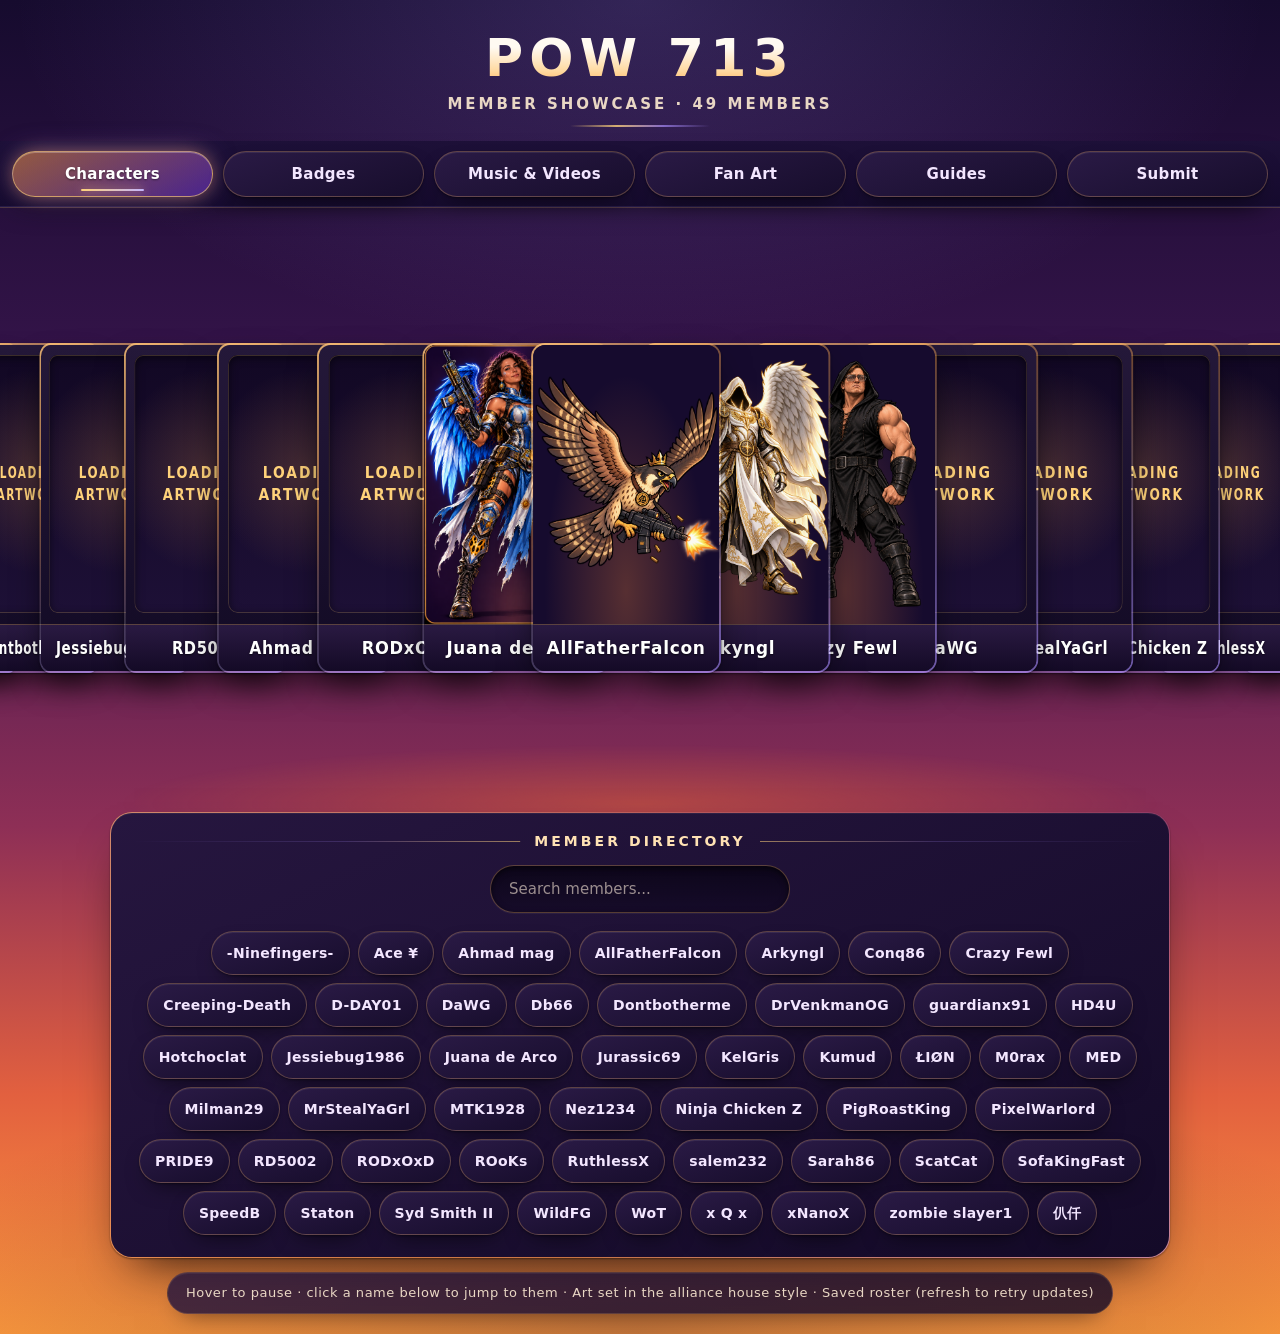
==== commit 9ae3c14a: "Add Season Guides tab with Season 3: Dinosaur Origin guide - New Guides hub (?view=guides&season=s3)" ====
--- a/index.html
+++ b/index.html
@@ -23,6 +23,7 @@
     <button id="badgesTab" type="button" aria-pressed="false">Badges</button>
     <button id="mediaTab" type="button" aria-pressed="false">Music &amp; Videos</button>
     <button id="fanArtTab" type="button" aria-pressed="false">Fan Art</button>
+    <button id="guidesTab" type="button" aria-pressed="false">Guides</button>
     <button id="submitTab" type="button" aria-pressed="false">Submit</button>
   </nav>
   <div class="stage">
@@ -326,6 +327,12 @@
     <div id="fanArtGrid" class="fanart-grid"></div>
     <p id="fanArtEmpty" class="media-empty" hidden>No fan art yet. Approved fan art will appear here once it is added.</p>
   </section>
+  <section id="guidesHub" class="guides-hub" aria-labelledby="guidesHeading" hidden>
+    <h2 id="guidesHeading">SEASON GUIDES</h2>
+    <div id="seasonPicker" class="media-subtabs guide-seasons" role="group" aria-label="Choose a season" hidden></div>
+    <p id="guidesStatus" class="media-empty" role="status" hidden></p>
+    <div id="guideBody"></div>
+  </section>
   <section id="submitHub" class="submit-hub" aria-labelledby="submitHeading" hidden>
     <h2 id="submitHeading">SUBMIT</h2>
     <p class="submit-intro">Share your music, fan art or a YouTube video with the alliance. Everything is reviewed by the owner first — nothing goes public until it is approved.</p>
@@ -376,6 +383,7 @@
   <footer><span id="galleryHints"><span class="hint-hover">Hover to pause &middot; click a name below to jump to them</span><span class="hint-swipe">Auto-rotating &middot; tap a name below to jump to them</span> &middot; </span><span id="galleryArtNote">Art set in the alliance house style</span></footer>
 <script src="media.js"></script>
 <script src="fanart.js"></script>
+<script src="guides.js"></script>
 <script src="submit.js"></script>
 <script src="gallery.js"></script>
 </body>
--- a/showcase.css
+++ b/showcase.css
@@ -162,19 +162,20 @@
 }
 
 /* ---- Directory panel ---- */
-.directory, .media-hub, .submit-hub, .fanart-hub {
+.directory, .media-hub, .submit-hub, .fanart-hub, .guides-hub {
   width: min(1060px, 94vw); margin: 4px auto 14px; z-index: 2; padding: 20px 20px 22px;
   border: 1px solid transparent; border-radius: 22px;
   background: linear-gradient(155deg, #26163f, #140a28) padding-box, var(--edge) border-box;
   box-shadow: inset 0 1px 0 rgba(255, 255, 255, .06), 0 1px 2px rgba(0, 0, 0, .4), 0 24px 48px -24px rgba(0, 0, 0, .9);
 }
-.directory h2, .media-hub h2, .submit-hub h2, .fanart-hub h2 {
+.directory h2, .media-hub h2, .submit-hub h2, .fanart-hub h2, .guides-hub h2 {
   display: flex; align-items: center; gap: 14px; margin-bottom: 16px;
   font-size: 14px; letter-spacing: .22em; font-weight: 700; color: #ffe2b4;
 }
 .directory h2::before, .directory h2::after, .media-hub h2::before, .media-hub h2::after,
-.submit-hub h2::before, .submit-hub h2::after, .fanart-hub h2::before, .fanart-hub h2::after { content: ''; flex: 1; height: 1px; background: var(--rule); }
-.directory h2::before, .media-hub h2::before, .submit-hub h2::before, .fanart-hub h2::before { transform: scaleX(-1); }
+.submit-hub h2::before, .submit-hub h2::after, .fanart-hub h2::before, .fanart-hub h2::after,
+.guides-hub h2::before, .guides-hub h2::after { content: ''; flex: 1; height: 1px; background: var(--rule); }
+.directory h2::before, .media-hub h2::before, .submit-hub h2::before, .fanart-hub h2::before, .guides-hub h2::before { transform: scaleX(-1); }
 .dir-controls { display: flex; gap: 10px; justify-content: center; align-items: center; flex-wrap: wrap; margin-bottom: 18px; }
 .dir-controls input {
   min-height: 48px; min-width: min(300px, 78vw); padding: 0 18px;
@@ -194,7 +195,7 @@
 }
 
 /* ---- Music & Videos hub (own class names; nothing here matches the wheel's .card) ---- */
-.media-hub, .submit-hub, .fanart-hub { margin-top: 18px; }
+.media-hub, .submit-hub, .fanart-hub, .guides-hub { margin-top: 18px; }
 .media-subtabs {
   display: flex; gap: 6px; width: fit-content; max-width: 100%; margin: 0 auto 18px; padding: 5px;
   border: 1px solid rgba(255, 190, 110, .22); border-radius: 999px; background: var(--field);
@@ -355,6 +356,94 @@
   color: #f3e6ff; border: 1px solid rgba(255, 190, 110, .28); background: var(--raised); box-shadow: var(--lift);
 }
 
+/* ---- Season Guides hub (own class names; reuses the raised/edge/field surfaces) ---- */
+.guide-seasons { flex-wrap: wrap; justify-content: center; border-radius: 26px; }
+.guide-hero { text-align: center; padding: 6px 4px 14px; }
+.guide-kicker { font-size: 13px; font-weight: 700; letter-spacing: .22em; text-transform: uppercase; color: var(--violet); }
+.guide-title { margin-top: 4px; font-size: clamp(28px, 6vw, 44px); font-weight: 800; letter-spacing: .06em; line-height: 1.1; color: #fff; }
+@supports ((-webkit-background-clip: text) or (background-clip: text)) {
+  .guide-title { background: linear-gradient(180deg, #fffaf2 30%, #ffd9a0 72%, #ffb35c); -webkit-background-clip: text; background-clip: text; -webkit-text-fill-color: transparent; }
+}
+.guide-tagline { max-width: 560px; margin: 10px auto 0; line-height: 1.55; color: var(--muted); }
+.guide-updated { margin-top: 6px; font-size: 12px; letter-spacing: .08em; color: var(--muted); opacity: .8; }
+.guide-downloads { justify-content: center; margin-top: 14px; }
+.guide-downloads .media-link { align-self: auto; margin-top: 0; }
+.guide-jump { margin: 4px 0 18px; }
+.guide-jump .media-chip { min-height: 38px; font-size: 13px; padding: 0 13px; }
+.guide-section {
+  scroll-margin-top: 78px; padding: 18px; border: 1px solid transparent; border-radius: 18px;
+  background: var(--raised) padding-box, var(--edge) border-box; box-shadow: var(--lift);
+}
+.guide-section + .guide-section { margin-top: 14px; }
+.guide-section > * + * { margin-top: 14px; }
+.guide-heading { font-size: 20px; font-weight: 800; letter-spacing: .04em; line-height: 1.25; color: #fff; }
+.guide-heading::after { content: ''; display: block; width: 72px; height: 2px; margin-top: 8px; border-radius: 2px; background: var(--rule); }
+.guide-intro { line-height: 1.55; color: var(--muted); }
+.guide-label { font-size: 12px; font-weight: 700; letter-spacing: .2em; text-transform: uppercase; color: #ffe2b4; }
+.guide-lead { color: var(--gold); font-weight: 700; }
+.guide-stats { display: grid; grid-template-columns: repeat(auto-fit, minmax(min(100%, 170px), 1fr)); gap: 10px; }
+.guide-stat {
+  display: flex; flex-direction: column; gap: 6px; padding: 14px 16px; border-radius: 16px;
+  border: 1px solid rgba(255, 190, 110, .22); background: var(--field); box-shadow: inset 0 2px 6px rgba(0, 0, 0, .55);
+}
+.guide-stat-value { font-size: 30px; font-weight: 800; line-height: 1.1; color: var(--orange); }
+@supports ((-webkit-background-clip: text) or (background-clip: text)) {
+  .guide-stat-value { background: var(--primary); -webkit-background-clip: text; background-clip: text; -webkit-text-fill-color: transparent; }
+}
+.guide-stat-label { font-size: 14px; line-height: 1.45; color: var(--muted); }
+.guide-flow { list-style: none; display: flex; flex-wrap: wrap; align-items: center; gap: 8px; }
+.guide-flow li {
+  display: inline-flex; align-items: center; min-height: 40px; padding: 0 16px; border-radius: 999px;
+  font-size: 14px; font-weight: 700; color: var(--on-gold); background: var(--primary);
+  box-shadow: inset 0 1px 0 rgba(255, 255, 255, .5), 0 6px 18px -8px rgba(255, 154, 61, .6);
+}
+.guide-flow li { position: relative; }
+.guide-flow li + li { margin-left: 22px; }
+.guide-flow li + li::before { content: '\2192'; position: absolute; left: -21px; color: var(--gold); font-weight: 800; }
+.guide-list { list-style: none; display: grid; gap: 8px; }
+.guide-list li { position: relative; padding-left: 20px; line-height: 1.55; overflow-wrap: anywhere; }
+.guide-list li::before {
+  content: ''; position: absolute; left: 3px; top: .62em; width: 7px; height: 7px; border-radius: 50%;
+  background: var(--primary); box-shadow: 0 0 8px rgba(255, 154, 61, .6);
+}
+.guide-steps { list-style: none; display: grid; gap: 8px; }
+.guide-step {
+  display: flex; align-items: flex-start; gap: 14px; padding: 12px 14px; border-radius: 14px;
+  border: 1px solid rgba(255, 190, 110, .18); background: var(--field);
+}
+.guide-step-num {
+  flex: none; display: inline-flex; align-items: center; justify-content: center; width: 32px; height: 32px; border-radius: 50%;
+  font-weight: 800; color: var(--on-gold); background: var(--primary); box-shadow: inset 0 1px 0 rgba(255, 255, 255, .5), 0 4px 14px -4px rgba(255, 154, 61, .7);
+}
+.guide-step-copy { min-width: 0; }
+.guide-step-title { display: flex; flex-wrap: wrap; align-items: center; gap: 6px 10px; font-weight: 700; line-height: 1.35; color: #fff; }
+.guide-step-text { margin-top: 3px; font-size: 14px; line-height: 1.5; color: var(--muted); }
+.guide-tag {
+  display: inline-flex; align-items: center; min-height: 22px; padding: 0 10px; border-radius: 999px;
+  font-size: 11px; font-weight: 700; letter-spacing: .08em; text-transform: uppercase; color: #ffe2b4;
+  border: 1px solid rgba(255, 210, 122, .45); background: rgba(124, 58, 237, .28);
+}
+.guide-cards { display: grid; grid-template-columns: repeat(auto-fit, minmax(min(100%, 230px), 1fr)); gap: 10px; }
+.guide-card { padding: 14px 16px; border-radius: 16px; border: 1px solid rgba(255, 190, 110, .22); background: var(--field); }
+.guide-card-title { display: flex; flex-wrap: wrap; align-items: center; gap: 6px 10px; margin-bottom: 10px; font-size: 16px; font-weight: 800; color: var(--gold); }
+.guide-card.is-warn { border-color: rgba(255, 120, 90, .4); }
+.guide-card.is-warn .guide-card-title { color: #ffc6ae; }
+.guide-card.is-warn .guide-list li::before { background: #ff8a6b; box-shadow: 0 0 8px rgba(255, 120, 90, .55); }
+.guide-table-wrap { overflow-x: auto; border-radius: 14px; border: 1px solid rgba(255, 190, 110, .22); }
+.guide-table { width: 100%; border-collapse: collapse; font-size: 14px; line-height: 1.45; }
+.guide-table th, .guide-table td { padding: 10px 14px; text-align: left; vertical-align: top; border-bottom: 1px solid rgba(255, 190, 110, .12); }
+.guide-table thead th { font-size: 12px; letter-spacing: .12em; text-transform: uppercase; color: var(--on-gold); background: var(--primary); }
+.guide-table tbody th { font-weight: 700; color: var(--gold); white-space: nowrap; }
+.guide-table tbody tr:nth-child(odd) { background: rgba(8, 3, 18, .45); }
+.guide-table tbody tr:last-child th, .guide-table tbody tr:last-child td { border-bottom: 0; }
+.guide-table tr.is-key th, .guide-table tr.is-key td { color: #fff; font-weight: 700; background: rgba(255, 154, 61, .16); }
+.guide-note {
+  padding: 12px 16px; border-radius: 14px; line-height: 1.55;
+  border: 1px solid rgba(255, 210, 122, .4); background: linear-gradient(150deg, rgba(255, 154, 61, .16), rgba(124, 58, 237, .18));
+}
+.guide-sources a { color: var(--gold); text-underline-offset: 3px; }
+.guide-jump .media-chip:focus-visible, .guide-sources a:focus-visible, .guide-seasons button:focus-visible { outline: 2px solid var(--gold); outline-offset: 3px; }
+
 /* ---- Footer ---- */
 footer {
   margin: 0 16px 20px; padding: 10px 18px; z-index: 2; text-align: center;
@@ -373,7 +462,18 @@
   header { padding: 22px 14px 10px; }
   .directory { padding: 16px 12px 18px; border-radius: 18px; }
   footer { border-radius: 18px; }
-  .media-hub, .submit-hub, .fanart-hub { padding: 16px 12px 18px; border-radius: 18px; }
+  .media-hub, .submit-hub, .fanart-hub, .guides-hub { padding: 16px 12px 18px; border-radius: 18px; }
+  .guide-section { padding: 16px 12px; }
+  .guide-jump { flex-wrap: nowrap; justify-content: flex-start; overflow-x: auto; padding: 2px 2px 8px; scrollbar-width: thin; }
+  .guide-jump .media-chip { flex: none; }
+  .guide-seasons { display: grid; grid-template-columns: repeat(2, 1fr); width: 100%; }
+  .guide-seasons button { min-width: 0; }
+}
+@media (max-width: 560px) {
+  /* Six top tabs: two rows of three so every label fits its button. */
+  .showcase-tabs { flex-wrap: wrap; }
+  .showcase-tabs button { flex: 1 1 calc(33.333% - 8px); max-width: none; }
+  .guide-section { scroll-margin-top: 136px; }
   .media-panel { padding: 14px 12px; }
 }
 @media (max-width: 420px) {
@@ -389,7 +489,8 @@
   .card, .directory, footer, .no-match, .dir-controls input,
   .showcase-tabs button, .member-list button, #viewArt, #resumeBtn,
   .media-hub, .media-panel, .media-tile, .media-empty, .media-subtabs button, .media-chip, .player-controls button, .media-link, .track,
-  .submit-hub, .fanart-hub, .fanart-card, .submit-status, #submitBtn, #fanArtClose { border-color: CanvasText; }
+  .submit-hub, .fanart-hub, .fanart-card, .submit-status, #submitBtn, #fanArtClose,
+  .guides-hub, .guide-section, .guide-stat, .guide-card, .guide-step, .guide-note, .guide-table th, .guide-table td { border-color: CanvasText; }
   .card.active, .member-list button.active, .showcase-tabs button[aria-pressed="true"],
   .media-subtabs button[aria-pressed="true"], .media-chip[aria-pressed="true"], .track[aria-current="true"] { border-color: Highlight; outline: 2px solid Highlight; }
   .card:not([data-state="ready"])::before { border: 1px dashed CanvasText; }
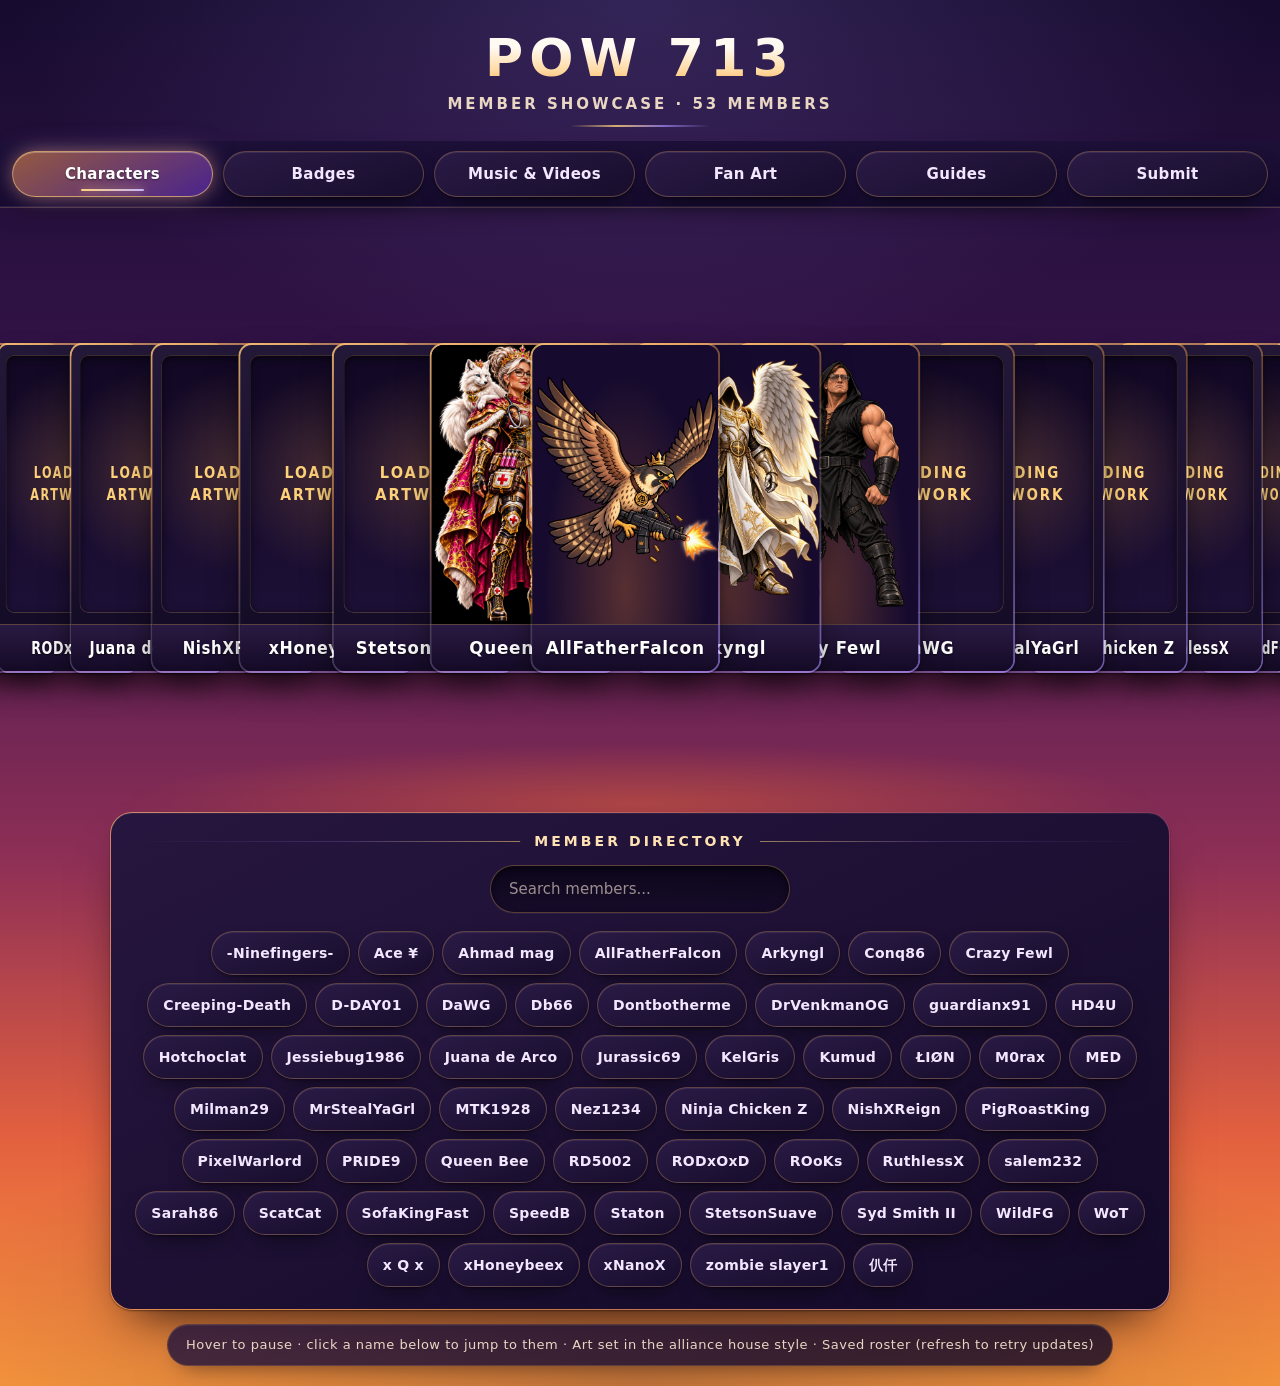
==== commit 741c5351: "Showcase 53 STRONG: add NishXReign, xHoneybeex, StetsonSuave, Queen Bee; ROSTER 53 committed" ====
--- a/index.html
+++ b/index.html
@@ -16,7 +16,7 @@
 <body>
   <header>
     <h1>POW 713</h1>
-    <p id="gallerySubtitle">MEMBER SHOWCASE &middot; 49 STRONG</p>
+    <p id="gallerySubtitle">MEMBER SHOWCASE &middot; 53 STRONG</p>
   </header>
   <nav class="showcase-tabs" aria-label="Showcase views">
     <button id="charactersTab" type="button" aria-pressed="true">Characters</button>
@@ -223,6 +223,22 @@
       <figure class="card">
         <img data-src="characters/juana-de-arco.png" alt="Juana de Arco" loading="lazy" decoding="async">
         <figcaption>Juana de Arco</figcaption>
+      </figure>
+      <figure class="card">
+        <img data-src="characters/nishxreign.png" alt="NishXReign" loading="lazy" decoding="async">
+        <figcaption>NishXReign</figcaption>
+      </figure>
+      <figure class="card">
+        <img data-src="characters/xhoneybeex.png" alt="xHoneybeex" loading="lazy" decoding="async">
+        <figcaption>xHoneybeex</figcaption>
+      </figure>
+      <figure class="card">
+        <img data-src="characters/stetsonsuave.png" alt="StetsonSuave" loading="lazy" decoding="async">
+        <figcaption>StetsonSuave</figcaption>
+      </figure>
+      <figure class="card">
+        <img data-src="characters/queen-bee.png" alt="Queen Bee" loading="lazy" decoding="async">
+        <figcaption>Queen Bee</figcaption>
       </figure>
     </div>
   </div>
@@ -264,9 +280,11 @@
       <button type="button" data-i="29" data-search="nez1234 nez1234">Nez1234</button>
       <button type="button" data-i="26" data-search="-ninefingers- ninefingers">-Ninefingers-</button>
       <button type="button" data-i="5" data-search="ninja chicken z ninjachickenz">Ninja Chicken Z</button>
+      <button type="button" data-i="49" data-search="nishxreign nishxreign">NishXReign</button>
       <button type="button" data-i="30" data-search="pigroastking pigroastking">PigRoastKing</button>
       <button type="button" data-i="38" data-search="pride9 pride 9">PRIDE9</button>
       <button type="button" data-i="10" data-search="pixelwarlord pixelwarlord">PixelWarlord</button>
+      <button type="button" data-i="52" data-search="queen bee queenbee">Queen Bee</button>
       <button type="button" data-i="45" data-search="rd5002 rd 5002">RD5002</button>
       <button type="button" data-i="47" data-search="rodxoxd rod x ox d">RODxOxD</button>
       <button type="button" data-i="27" data-search="rooks rooks">ROoKs</button>
@@ -277,9 +295,11 @@
       <button type="button" data-i="20" data-search="sofakingfast sofakingfast">SofaKingFast</button>
       <button type="button" data-i="40" data-search="speedb speed b">SpeedB</button>
       <button type="button" data-i="42" data-search="staton staton">Staton</button>
+      <button type="button" data-i="51" data-search="stetsonsuave stetsonsuave">StetsonSuave</button>
       <button type="button" data-i="36" data-search="syd smith ii sydsmithii">Syd Smith II</button>
       <button type="button" data-i="7" data-search="wildfg wildfg">WildFG</button>
       <button type="button" data-i="41" data-search="wot wings of tomorrow">WoT</button>
+      <button type="button" data-i="50" data-search="xhoneybeex xhoneybeex">xHoneybeex</button>
       <button type="button" data-i="8" data-search="xnanox xnanox">xNanoX</button>
       <button type="button" data-i="35" data-search="x q x xqx q">x Q x</button>
       <button type="button" data-i="37" data-search="zombie slayer1 zombieslayer1 zombie">zombie slayer1</button>
--- a/showcase.css
+++ b/showcase.css
@@ -436,6 +436,7 @@
 .guide-table tbody th { font-weight: 700; color: var(--gold); white-space: nowrap; }
 .guide-table tbody tr:nth-child(odd) { background: rgba(8, 3, 18, .45); }
 .guide-table tbody tr:last-child th, .guide-table tbody tr:last-child td { border-bottom: 0; }
+.guide-table td.guide-local { color: var(--gold); font-weight: 700; white-space: nowrap; }
 .guide-table tr.is-key th, .guide-table tr.is-key td { color: #fff; font-weight: 700; background: rgba(255, 154, 61, .16); }
 .guide-note {
   padding: 12px 16px; border-radius: 14px; line-height: 1.55;
@@ -443,6 +444,64 @@
 }
 .guide-sources a { color: var(--gold); text-underline-offset: 3px; }
 .guide-jump .media-chip:focus-visible, .guide-sources a:focus-visible, .guide-seasons button:focus-visible { outline: 2px solid var(--gold); outline-offset: 3px; }
+
+/* ---- Warbook reader (illustrated season guide inside the Guides hub) ---- */
+.guide-modes { justify-content: center; margin: 0 auto 16px; }
+.wb-download { margin: 0 0 14px; }
+.wb-contents { margin-bottom: 12px; border-radius: 16px; border: 1px solid rgba(255, 190, 110, .22); background: var(--field); }
+.wb-contents-toggle {
+  cursor: pointer; list-style: none; display: flex; align-items: center; justify-content: space-between; gap: 10px;
+  min-height: 46px; padding: 0 16px; font-weight: 700; letter-spacing: .06em; color: #ffe2b4;
+}
+.wb-contents-toggle::-webkit-details-marker { display: none; }
+.wb-contents-toggle::after { content: '\25BE'; color: var(--gold); transition: transform .2s ease; }
+.wb-contents[open] .wb-contents-toggle::after { transform: rotate(180deg); }
+.wb-contents-toggle:focus-visible { outline: 2px solid var(--gold); outline-offset: 2px; border-radius: 16px; }
+.wb-grid {
+  list-style: none; display: grid; grid-template-columns: repeat(auto-fill, minmax(118px, 1fr)); gap: 10px;
+  max-height: min(70vh, 640px); overflow-y: auto; padding: 4px 12px 14px;
+}
+.wb-thumb {
+  display: flex; flex-direction: column; gap: 6px; width: 100%; padding: 6px; border-radius: 12px; text-align: left;
+  border: 1px solid rgba(255, 190, 110, .2); background: rgba(8, 3, 18, .55); color: var(--fg); cursor: pointer;
+  transition: border-color .2s ease, transform .2s ease;
+}
+.wb-thumb:hover { border-color: rgba(255, 210, 122, .7); transform: translateY(-2px); }
+.wb-thumb:focus-visible { outline: 2px solid var(--gold); outline-offset: 2px; }
+.wb-thumb img { display: block; width: 100%; height: auto; border-radius: 8px; background: #0c0618; }
+.wb-thumb-cap { font-size: 12px; line-height: 1.3; color: var(--muted); }
+.wb-thumb-num { display: inline-block; min-width: 20px; margin-right: 4px; font-weight: 800; color: var(--gold); }
+.wb-bar {
+  position: sticky; top: 72px; z-index: 50; display: flex; align-items: center; gap: 8px; margin-bottom: 14px; padding: 8px;
+  border-radius: 999px; border: 1px solid rgba(255, 190, 110, .3);
+  background: rgba(22, 11, 46, .92); box-shadow: 0 10px 24px -14px rgba(0, 0, 0, .9);
+  -webkit-backdrop-filter: blur(8px); backdrop-filter: blur(8px);
+}
+.wb-step {
+  flex: none; width: 44px; height: 44px; border-radius: 50%; border: 0; cursor: pointer;
+  font-size: 26px; font-weight: 800; line-height: 1; color: var(--on-gold); background: var(--primary);
+  box-shadow: inset 0 1px 0 rgba(255, 255, 255, .5);
+}
+.wb-step:disabled { cursor: default; opacity: .35; }
+.wb-step:focus-visible, .wb-select:focus-visible { outline: 2px solid var(--gold); outline-offset: 2px; }
+.wb-select {
+  flex: 1; min-width: 0; height: 44px; padding: 0 14px; border-radius: 999px; font: inherit; font-size: 14px; font-weight: 700;
+  color: var(--fg); border: 1px solid rgba(255, 190, 110, .3); background: var(--field);
+}
+.wb-select option { color: #1c0f2e; background: #fff6ec; }
+.wb-pages { list-style: none; display: grid; gap: 18px; max-width: 760px; margin: 0 auto; }
+.wb-page { scroll-margin-top: 140px; }
+.wb-open { display: block; border-radius: 14px; overflow: hidden; border: 1px solid rgba(255, 190, 110, .28); box-shadow: var(--lift); background: #0c0618; }
+.wb-open:focus-visible { outline: 2px solid var(--gold); outline-offset: 3px; }
+.wb-open img { display: block; width: 100%; height: auto; aspect-ratio: 2 / 3; }
+.wb-caption { margin-top: 8px; font-size: 13px; color: var(--muted); text-align: center; }
+.wb-caption-num { margin-right: 8px; font-weight: 800; letter-spacing: .08em; text-transform: uppercase; color: var(--gold); }
+@media (max-width: 560px) {
+  .wb-bar { top: 124px; border-radius: 18px; }
+  .wb-page { scroll-margin-top: 196px; }
+  .wb-grid { grid-template-columns: repeat(3, 1fr); padding: 4px 8px 12px; }
+}
+@media (prefers-reduced-motion: reduce) { .wb-thumb, .wb-contents-toggle::after { transition: none; } }
 
 /* ---- Footer ---- */
 footer {
@@ -490,7 +549,8 @@
   .showcase-tabs button, .member-list button, #viewArt, #resumeBtn,
   .media-hub, .media-panel, .media-tile, .media-empty, .media-subtabs button, .media-chip, .player-controls button, .media-link, .track,
   .submit-hub, .fanart-hub, .fanart-card, .submit-status, #submitBtn, #fanArtClose,
-  .guides-hub, .guide-section, .guide-stat, .guide-card, .guide-step, .guide-note, .guide-table th, .guide-table td { border-color: CanvasText; }
+  .guides-hub, .guide-section, .guide-stat, .guide-card, .guide-step, .guide-note, .guide-table th, .guide-table td,
+  .wb-contents, .wb-thumb, .wb-bar, .wb-select, .wb-open { border-color: CanvasText; }
   .card.active, .member-list button.active, .showcase-tabs button[aria-pressed="true"],
   .media-subtabs button[aria-pressed="true"], .media-chip[aria-pressed="true"], .track[aria-current="true"] { border-color: Highlight; outline: 2px solid Highlight; }
   .card:not([data-state="ready"])::before { border: 1px dashed CanvasText; }
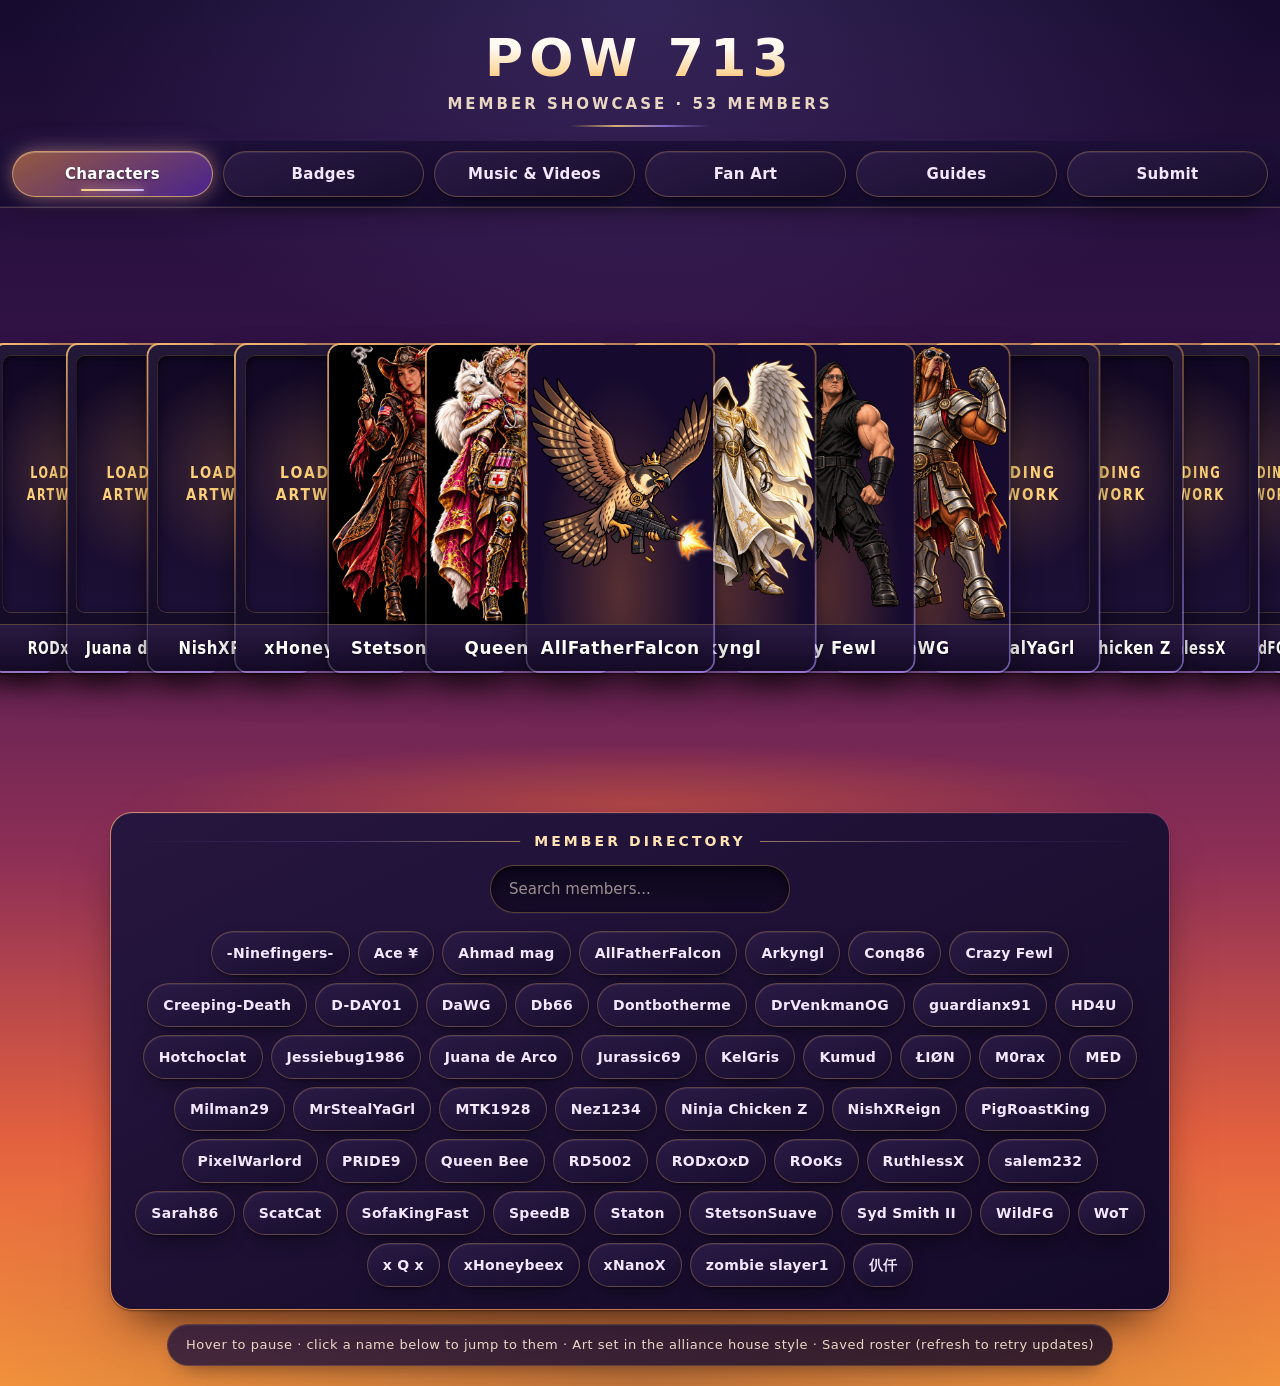
==== commit 2ca22170: "Trigger fresh Pages deploy for 53 STRONG batch (retry after deploy timeout)" ====
--- a/index.html
+++ b/index.html
@@ -16,6 +16,7 @@
 <body>
   <header>
     <h1>POW 713</h1>
+    <!-- Batch 2026-11-10: NishXReign, xHoneybeex, StetsonSuave, Queen Bee live, 53 STRONG -->
     <p id="gallerySubtitle">MEMBER SHOWCASE &middot; 53 STRONG</p>
   </header>
   <nav class="showcase-tabs" aria-label="Showcase views">
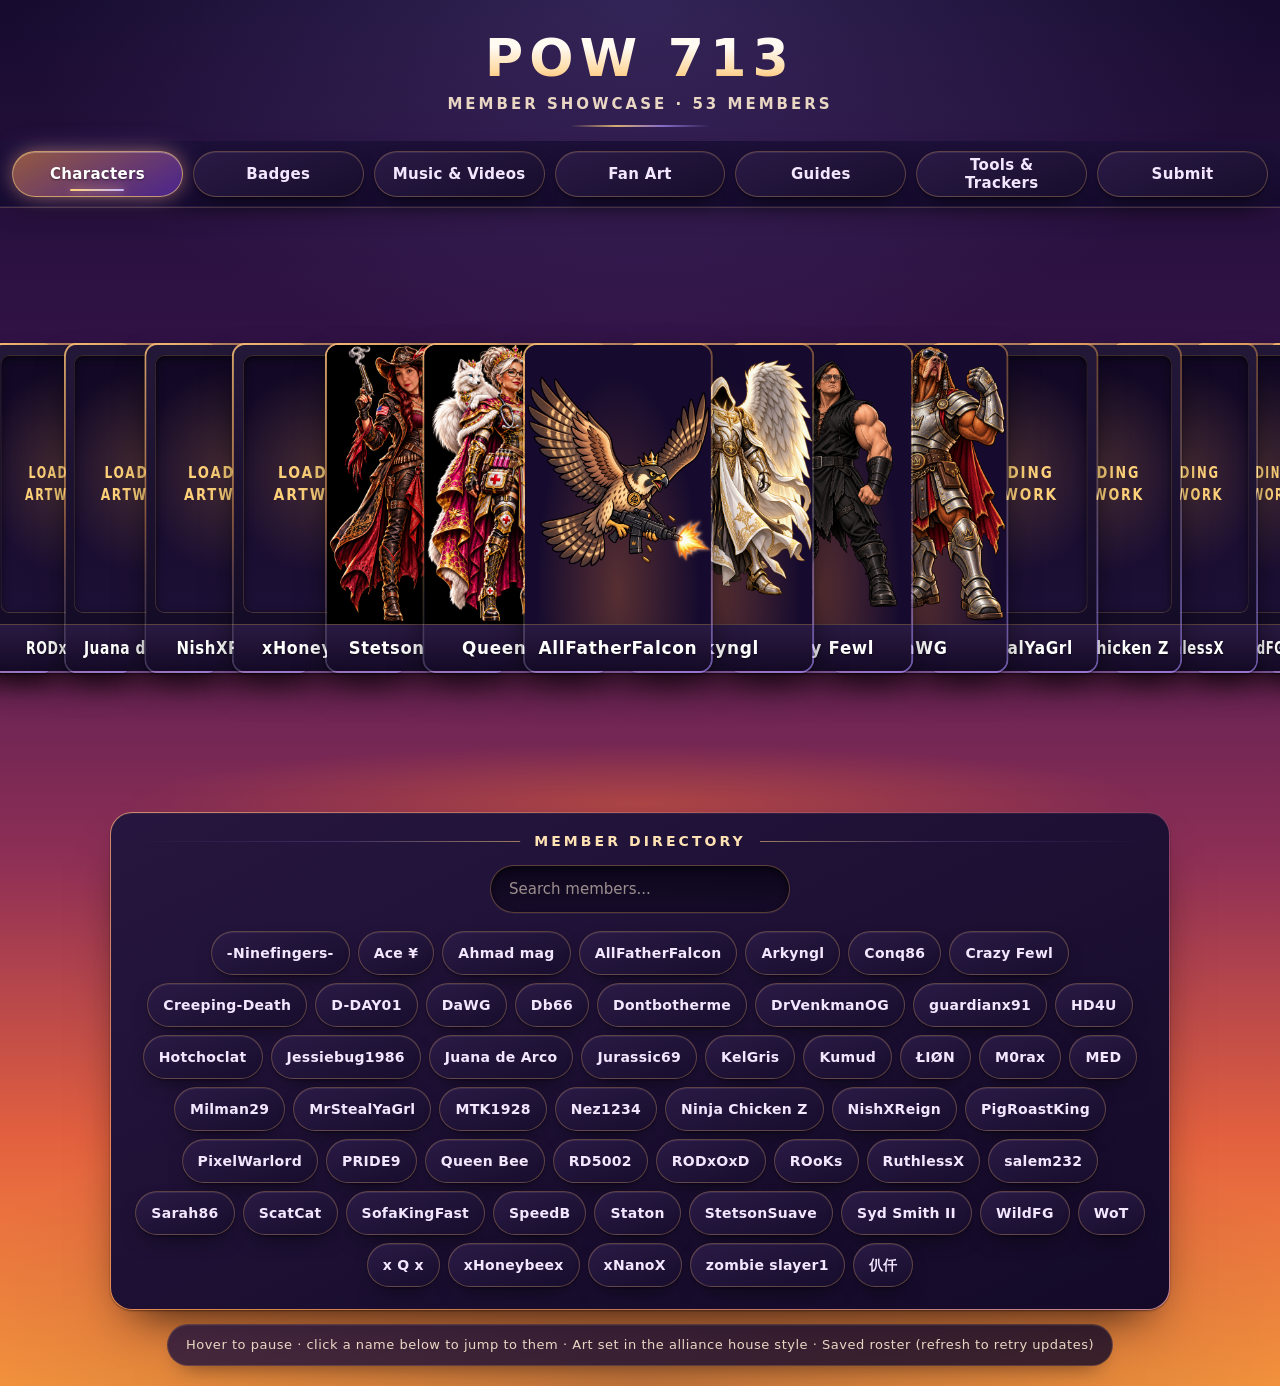
==== commit 2935a968: "Add Tools & Trackers hub for alliance partner tools" ====
--- a/index.html
+++ b/index.html
@@ -25,6 +25,7 @@
     <button id="mediaTab" type="button" aria-pressed="false">Music &amp; Videos</button>
     <button id="fanArtTab" type="button" aria-pressed="false">Fan Art</button>
     <button id="guidesTab" type="button" aria-pressed="false">Guides</button>
+    <button id="toolsTab" type="button" aria-pressed="false">Tools &amp; Trackers</button>
     <button id="submitTab" type="button" aria-pressed="false">Submit</button>
   </nav>
   <div class="stage">
@@ -354,6 +355,23 @@
     <p id="guidesStatus" class="media-empty" role="status" hidden></p>
     <div id="guideBody"></div>
   </section>
+  <section id="toolsHub" class="tools-hub" aria-labelledby="toolsHeading" hidden>
+    <h2 id="toolsHeading">TOOLS &amp; TRACKERS</h2>
+    <div class="tools-card">
+      <p class="tools-credit">Built for the alliance by <strong>POW xD3V3LOP3Rx</strong></p>
+      <h3 class="tools-title">Plan ahead. Track your progress.</h3>
+      <p class="tools-desc">Map out your research, building upgrades, heroes and vehicles, then keep track of your progress as you grow, all in one place.</p>
+      <ul class="tools-list" aria-label="What you can do">
+        <li>Research planning</li>
+        <li>Building upgrades</li>
+        <li>Hero planning</li>
+        <li>Vehicle planning</li>
+        <li>Progress tracking</li>
+      </ul>
+      <a id="toolsOpen" class="tools-open" href="https://lastztools.xd3v3lop3rx.dev/" target="_blank" rel="noopener noreferrer" aria-describedby="toolsHint">Open Full Screen <span class="tools-open-icon" aria-hidden="true">&#8599;</span></a>
+      <p id="toolsHint" class="tools-hint">Opens in a new tab. POW 713 stays open here, so you can switch back any time.</p>
+    </div>
+  </section>
   <section id="submitHub" class="submit-hub" aria-labelledby="submitHeading" hidden>
     <h2 id="submitHeading">SUBMIT</h2>
     <p class="submit-intro">Share your music, fan art or a YouTube video with the alliance. Everything is reviewed by the owner first — nothing goes public until it is approved.</p>
@@ -405,6 +423,7 @@
 <script src="media.js"></script>
 <script src="fanart.js"></script>
 <script src="guides.js"></script>
+<script src="tools.js"></script>
 <script src="submit.js"></script>
 <script src="gallery.js"></script>
 </body>
--- a/showcase.css
+++ b/showcase.css
@@ -49,7 +49,7 @@
 
 /* ---- Sticky view tabs ---- */
 .showcase-tabs {
-  display: flex; justify-content: center; align-items: center; gap: 10px;
+  display: flex; flex-wrap: wrap; justify-content: center; align-items: center; gap: 10px;
   position: sticky; top: 0; width: 100%; z-index: 100; padding: 10px 12px;
   background: linear-gradient(180deg, #1d1038, var(--ink));
   border-bottom: 1px solid rgba(255, 190, 110, .22);
@@ -77,7 +77,7 @@
   border: 1px solid rgba(255, 190, 110, .28); background: var(--raised); box-shadow: var(--lift);
   transition: color .2s var(--ease), border-color .2s var(--ease), background .2s var(--ease), box-shadow .2s var(--ease), transform .15s var(--ease);
 }
-.showcase-tabs button { font-weight: 700; min-height: 46px; }
+.showcase-tabs button { font-weight: 700; min-height: 46px; text-align: center; }
 .member-list button { font-size: 14px; padding: 0 15px; }
 #resumeBtn, .member-list button.active,
 .media-subtabs button[aria-pressed="true"], .media-chip[aria-pressed="true"] {
@@ -162,20 +162,20 @@
 }
 
 /* ---- Directory panel ---- */
-.directory, .media-hub, .submit-hub, .fanart-hub, .guides-hub {
+.directory, .media-hub, .submit-hub, .fanart-hub, .guides-hub, .tools-hub {
   width: min(1060px, 94vw); margin: 4px auto 14px; z-index: 2; padding: 20px 20px 22px;
   border: 1px solid transparent; border-radius: 22px;
   background: linear-gradient(155deg, #26163f, #140a28) padding-box, var(--edge) border-box;
   box-shadow: inset 0 1px 0 rgba(255, 255, 255, .06), 0 1px 2px rgba(0, 0, 0, .4), 0 24px 48px -24px rgba(0, 0, 0, .9);
 }
-.directory h2, .media-hub h2, .submit-hub h2, .fanart-hub h2, .guides-hub h2 {
+.directory h2, .media-hub h2, .submit-hub h2, .fanart-hub h2, .guides-hub h2, .tools-hub h2 {
   display: flex; align-items: center; gap: 14px; margin-bottom: 16px;
   font-size: 14px; letter-spacing: .22em; font-weight: 700; color: #ffe2b4;
 }
 .directory h2::before, .directory h2::after, .media-hub h2::before, .media-hub h2::after,
 .submit-hub h2::before, .submit-hub h2::after, .fanart-hub h2::before, .fanart-hub h2::after,
-.guides-hub h2::before, .guides-hub h2::after { content: ''; flex: 1; height: 1px; background: var(--rule); }
-.directory h2::before, .media-hub h2::before, .submit-hub h2::before, .fanart-hub h2::before, .guides-hub h2::before { transform: scaleX(-1); }
+.guides-hub h2::before, .guides-hub h2::after, .tools-hub h2::before, .tools-hub h2::after { content: ''; flex: 1; height: 1px; background: var(--rule); }
+.directory h2::before, .media-hub h2::before, .submit-hub h2::before, .fanart-hub h2::before, .guides-hub h2::before, .tools-hub h2::before { transform: scaleX(-1); }
 .dir-controls { display: flex; gap: 10px; justify-content: center; align-items: center; flex-wrap: wrap; margin-bottom: 18px; }
 .dir-controls input {
   min-height: 48px; min-width: min(300px, 78vw); padding: 0 18px;
@@ -195,7 +195,7 @@
 }
 
 /* ---- Music & Videos hub (own class names; nothing here matches the wheel's .card) ---- */
-.media-hub, .submit-hub, .fanart-hub, .guides-hub { margin-top: 18px; }
+.media-hub, .submit-hub, .fanart-hub, .guides-hub, .tools-hub { margin-top: 18px; }
 .media-subtabs {
   display: flex; gap: 6px; width: fit-content; max-width: 100%; margin: 0 auto 18px; padding: 5px;
   border: 1px solid rgba(255, 190, 110, .22); border-radius: 999px; background: var(--field);
@@ -503,6 +503,39 @@
 }
 @media (prefers-reduced-motion: reduce) { .wb-thumb, .wb-contents-toggle::after { transition: none; } }
 
+/* ---- Tools & Trackers landing (static launch card; the tools open in their own tab) ---- */
+.tools-card {
+  max-width: 620px; margin: 0 auto; padding: 26px 22px 22px; text-align: center;
+  border: 1px solid transparent; border-radius: 20px;
+  background: radial-gradient(90% 70% at 50% 0%, rgba(255, 154, 61, .16), transparent 70%) padding-box,
+    linear-gradient(160deg, #2a1a45, #170d2c) padding-box, var(--edge) border-box;
+  box-shadow: var(--lift);
+}
+.tools-credit { font-size: 12px; font-weight: 700; letter-spacing: .14em; text-transform: uppercase; color: var(--muted); overflow-wrap: anywhere; }
+.tools-credit strong { color: var(--gold); }
+.tools-title { margin-top: 10px; font-size: clamp(22px, 5vw, 32px); font-weight: 800; line-height: 1.2; letter-spacing: .02em; color: #fff; }
+.tools-desc { max-width: 520px; margin: 12px auto 0; line-height: 1.55; color: var(--muted); }
+.tools-list { list-style: none; display: flex; flex-wrap: wrap; justify-content: center; gap: 8px; margin: 18px 0 22px; }
+.tools-list li {
+  padding: 6px 12px; font-size: 13px; font-weight: 600; color: #ffe2b4;
+  border: 1px solid rgba(255, 190, 110, .3); border-radius: 999px; background: var(--field);
+}
+.tools-open {
+  display: inline-flex; align-items: center; justify-content: center; gap: 8px;
+  min-height: 52px; min-width: min(280px, 100%); padding: 0 28px; border-radius: 999px;
+  font-family: inherit; font-size: 17px; font-weight: 800; letter-spacing: .03em; text-decoration: none;
+  color: var(--on-gold); border: 1px solid rgba(255, 236, 200, .55); background: var(--primary); touch-action: manipulation;
+  box-shadow: inset 0 1px 0 rgba(255, 255, 255, .5), 0 6px 18px -6px rgba(255, 154, 61, .6), 0 10px 26px -10px rgba(124, 58, 237, .55);
+  transition: border-color .2s var(--ease), box-shadow .2s var(--ease), transform .15s var(--ease);
+}
+.tools-open-icon { font-size: 19px; line-height: 1; }
+@media (hover: hover) {
+  .tools-open:hover { border-color: #fff4dc; box-shadow: inset 0 1px 0 rgba(255, 255, 255, .6), 0 6px 22px -4px rgba(255, 154, 61, .75), 0 10px 26px -10px rgba(124, 58, 237, .6); }
+}
+.tools-open:active { transform: translateY(1px); box-shadow: inset 0 2px 7px rgba(80, 30, 0, .4), 0 2px 8px -4px rgba(255, 154, 61, .5); }
+.tools-open:focus-visible { outline: 2px solid var(--gold); outline-offset: 3px; }
+.tools-hint { margin-top: 12px; font-size: 13px; line-height: 1.5; color: var(--muted); }
+
 /* ---- Footer ---- */
 footer {
   margin: 0 16px 20px; padding: 10px 18px; z-index: 2; text-align: center;
@@ -513,6 +546,13 @@
 }
 .hint-swipe { display: none; }
 
+@media (max-width: 900px) {
+  /* Seven top tabs: two rows (four + three); the sticky bar is taller, so offset what sticks below it. */
+  .showcase-tabs button { flex: 1 1 calc(25% - 10px); max-width: none; }
+  .wb-bar { top: 124px; }
+  .wb-page { scroll-margin-top: 196px; }
+  .guide-section { scroll-margin-top: 136px; }
+}
 @media (max-width: 760px) {
   .stage { min-height: 520px; touch-action: pan-y; }
   .glow { display: none; }
@@ -521,7 +561,8 @@
   header { padding: 22px 14px 10px; }
   .directory { padding: 16px 12px 18px; border-radius: 18px; }
   footer { border-radius: 18px; }
-  .media-hub, .submit-hub, .fanart-hub, .guides-hub { padding: 16px 12px 18px; border-radius: 18px; }
+  .media-hub, .submit-hub, .fanart-hub, .guides-hub, .tools-hub { padding: 16px 12px 18px; border-radius: 18px; }
+  .tools-card { padding: 22px 14px 18px; }
   .guide-section { padding: 16px 12px; }
   .guide-jump { flex-wrap: nowrap; justify-content: flex-start; overflow-x: auto; padding: 2px 2px 8px; scrollbar-width: thin; }
   .guide-jump .media-chip { flex: none; }
@@ -529,15 +570,18 @@
   .guide-seasons button { min-width: 0; }
 }
 @media (max-width: 560px) {
-  /* Six top tabs: two rows of three so every label fits its button. */
-  .showcase-tabs { flex-wrap: wrap; }
-  .showcase-tabs button { flex: 1 1 calc(33.333% - 8px); max-width: none; }
-  .guide-section { scroll-margin-top: 136px; }
+  .showcase-tabs button { padding: 0 8px; font-size: 14px; letter-spacing: 0; line-height: 1.15; }
   .media-panel { padding: 14px 12px; }
 }
+@media (max-width: 480px) {
+  /* Phones: three rows (three + three + one full-width) so every label fits its button. */
+  .showcase-tabs { gap: 6px; padding: 8px; }
+  .showcase-tabs button { flex: 1 1 calc(33.333% - 6px); font-size: 13px; }
+  .wb-bar { top: 168px; }
+  .wb-page { scroll-margin-top: 240px; }
+  .guide-section { scroll-margin-top: 180px; }
+}
 @media (max-width: 420px) {
-  .showcase-tabs { gap: 6px; padding: 8px; }
-  .showcase-tabs button { padding: 0 8px; font-size: 13px; letter-spacing: 0; line-height: 1.15; text-align: center; }
   .media-subtabs button { min-width: 96px; }
 }
 @media (prefers-reduced-motion: reduce) {
@@ -549,7 +593,7 @@
   .showcase-tabs button, .member-list button, #viewArt, #resumeBtn,
   .media-hub, .media-panel, .media-tile, .media-empty, .media-subtabs button, .media-chip, .player-controls button, .media-link, .track,
   .submit-hub, .fanart-hub, .fanart-card, .submit-status, #submitBtn, #fanArtClose,
-  .guides-hub, .guide-section, .guide-stat, .guide-card, .guide-step, .guide-note, .guide-table th, .guide-table td,
+  .guides-hub, .tools-hub, .tools-card, .tools-list li, .tools-open, .guide-section, .guide-stat, .guide-card, .guide-step, .guide-note, .guide-table th, .guide-table td,
   .wb-contents, .wb-thumb, .wb-bar, .wb-select, .wb-open { border-color: CanvasText; }
   .card.active, .member-list button.active, .showcase-tabs button[aria-pressed="true"],
   .media-subtabs button[aria-pressed="true"], .media-chip[aria-pressed="true"], .track[aria-current="true"] { border-color: Highlight; outline: 2px solid Highlight; }
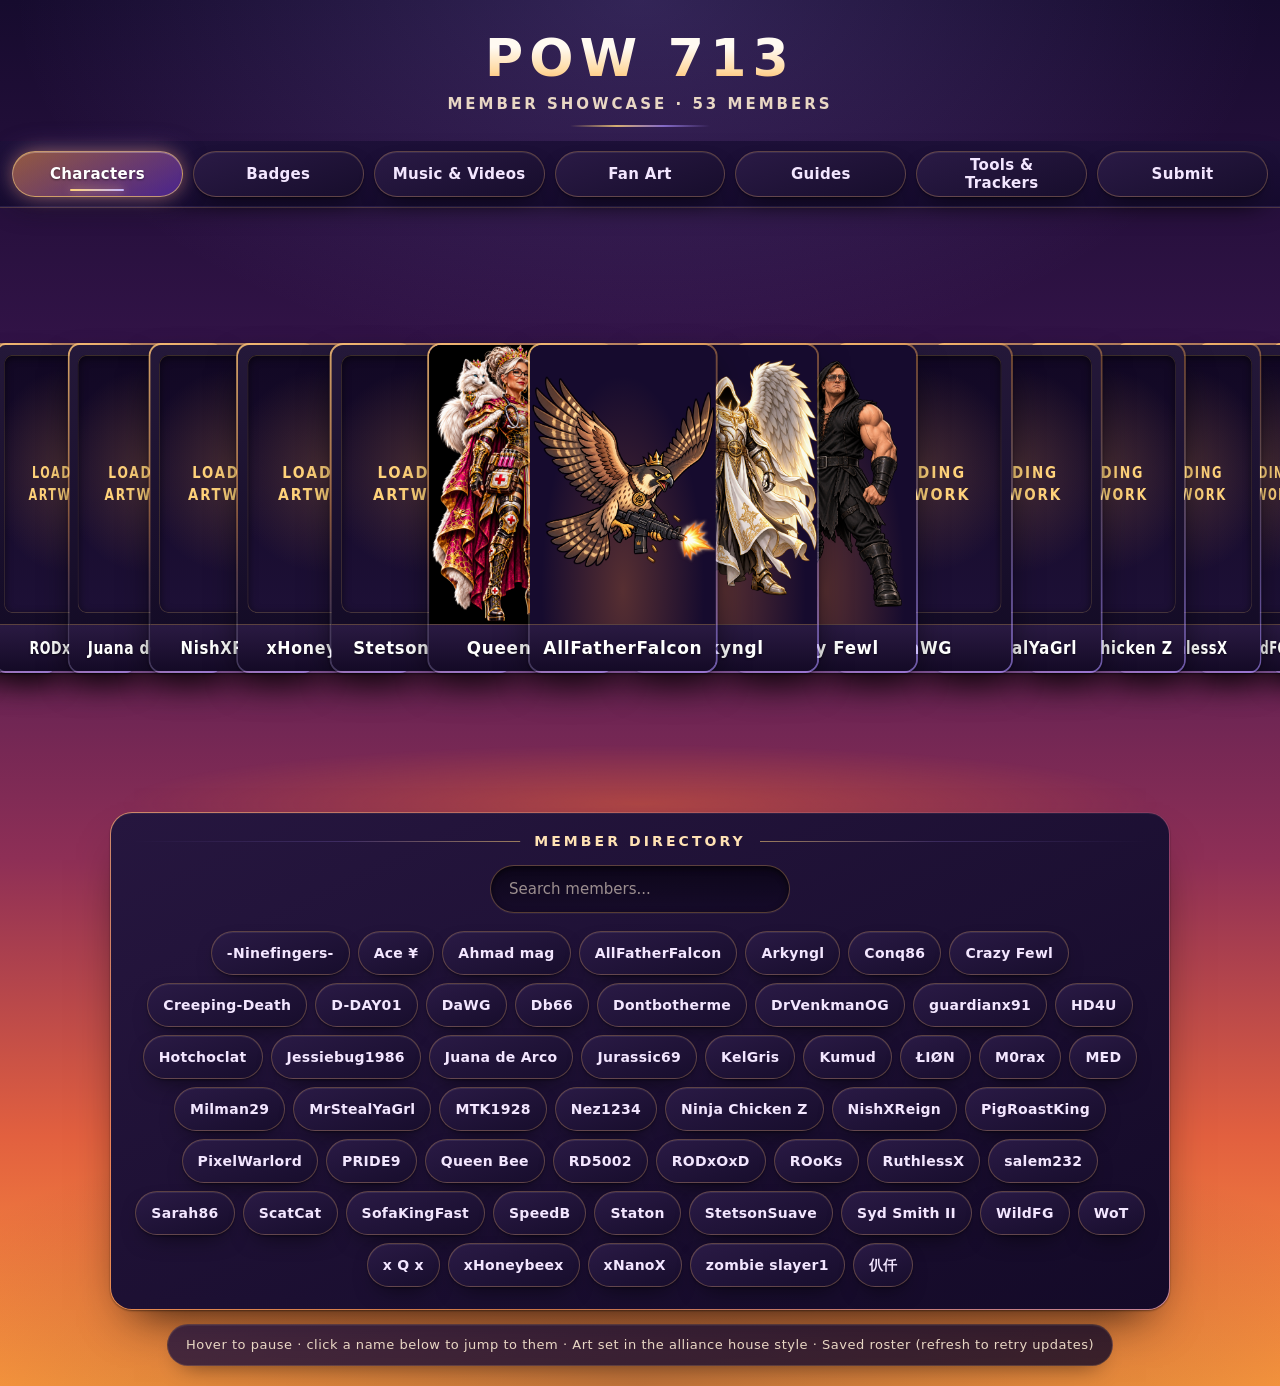
==== commit 1857e8bf: "Use direct tools navigation for installed phone app" ====
--- a/index.html
+++ b/index.html
@@ -368,8 +368,8 @@
         <li>Vehicle planning</li>
         <li>Progress tracking</li>
       </ul>
-      <a id="toolsOpen" class="tools-open" href="https://lastztools.xd3v3lop3rx.dev/" target="_blank" rel="noopener noreferrer" aria-describedby="toolsHint">Open Full Screen <span class="tools-open-icon" aria-hidden="true">&#8599;</span></a>
-      <p id="toolsHint" class="tools-hint">Opens in a new tab. POW 713 stays open here, so you can switch back any time.</p>
+      <a id="toolsOpen" class="tools-open" href="https://lastztools.xd3v3lop3rx.dev/" rel="noreferrer" aria-describedby="toolsHint">Open Full Screen <span class="tools-open-icon" aria-hidden="true">&#8599;</span></a>
+      <p id="toolsHint" class="tools-hint">In-page tools are not available yet. Open Full Screen opens the live tools website here. Use your browser's Back button to return to POW 713.</p>
     </div>
   </section>
   <section id="submitHub" class="submit-hub" aria-labelledby="submitHeading" hidden>
--- a/showcase.css
+++ b/showcase.css
@@ -503,7 +503,7 @@
 }
 @media (prefers-reduced-motion: reduce) { .wb-thumb, .wb-contents-toggle::after { transition: none; } }
 
-/* ---- Tools & Trackers landing (static launch card; the tools open in their own tab) ---- */
+/* ---- Tools & Trackers landing (static launch card; the tools open in the same tab) ---- */
 .tools-card {
   max-width: 620px; margin: 0 auto; padding: 26px 22px 22px; text-align: center;
   border: 1px solid transparent; border-radius: 20px;
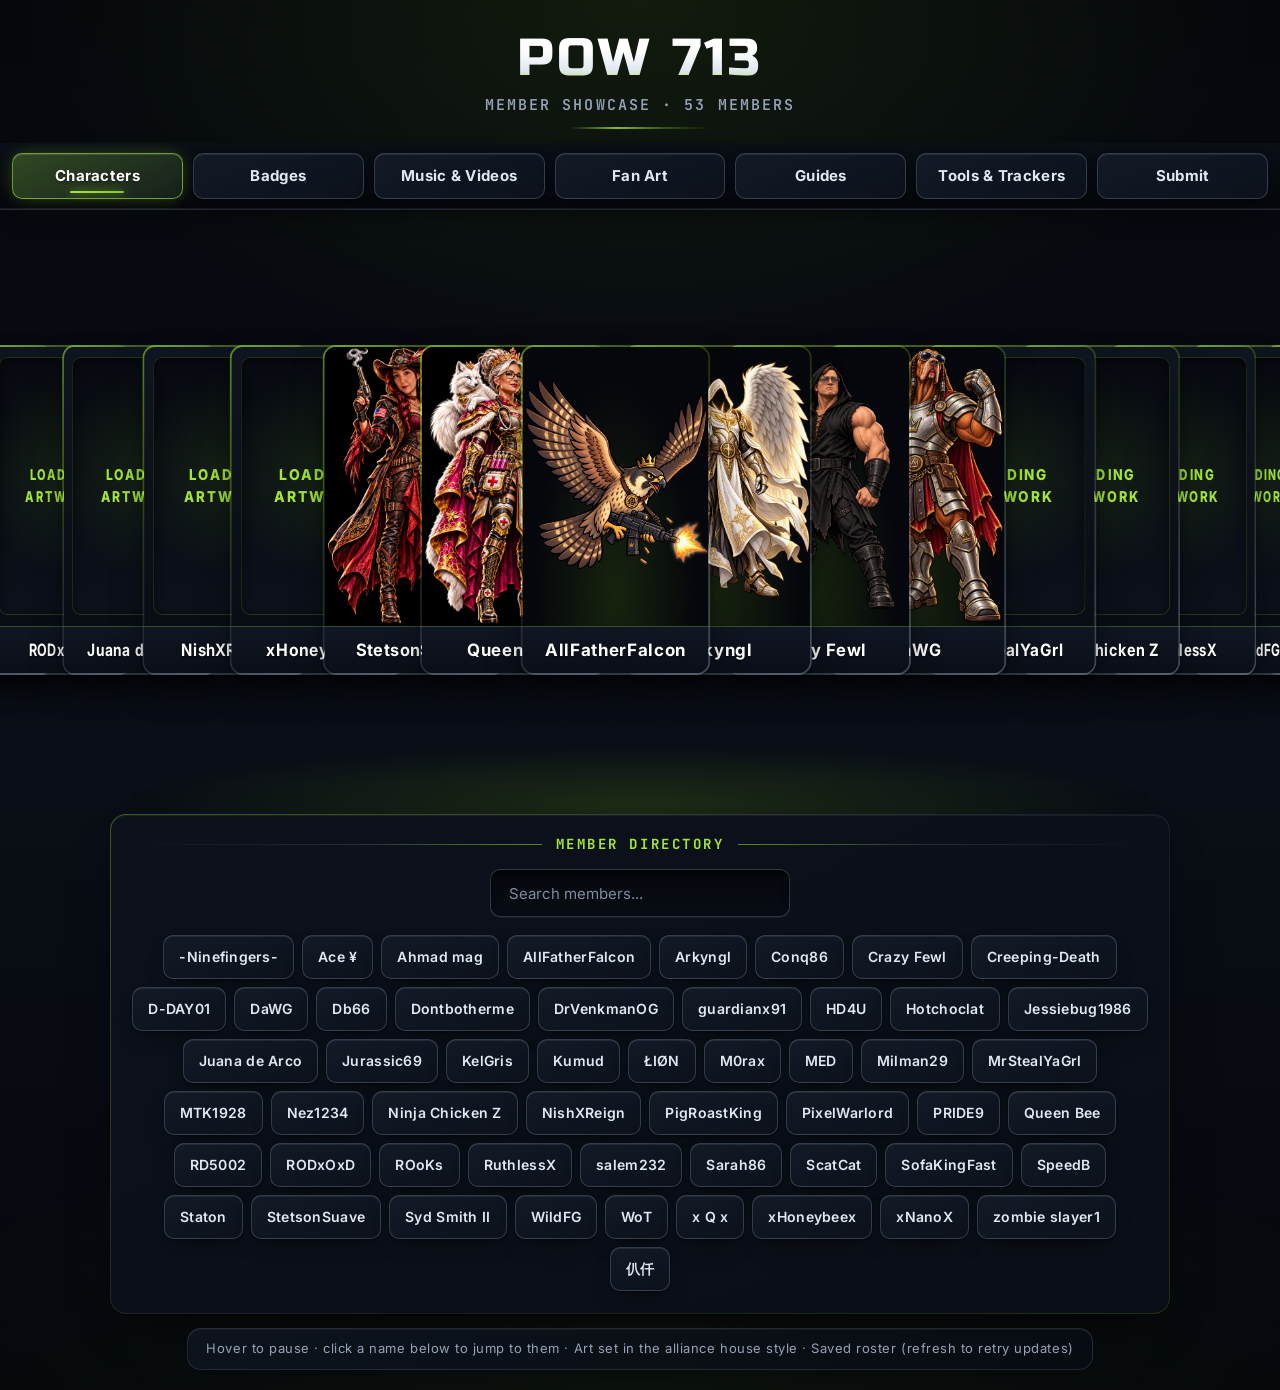
==== commit 5b8d81fc: "Unify POW 713 theme with Last Z Tools" ====
--- a/index.html
+++ b/index.html
@@ -5,12 +5,15 @@
 <meta name="viewport" content="width=device-width, initial-scale=1.0">
 <title>POW 713</title>
 <meta name="color-scheme" content="dark">
-<meta name="theme-color" content="#160b2e">
+<meta name="theme-color" content="#0a0e16">
 <link rel="icon" type="image/x-icon" href="favicon.ico">
 <link rel="icon" type="image/png" sizes="32x32" href="icons/favicon-32x32.png">
 <link rel="icon" type="image/png" sizes="16x16" href="icons/favicon-16x16.png">
 <link rel="apple-touch-icon" href="icons/apple-touch-icon.png">
 <link rel="manifest" href="site.webmanifest">
+<link rel="preconnect" href="https://fonts.googleapis.com">
+<link rel="preconnect" href="https://fonts.gstatic.com" crossorigin>
+<link rel="stylesheet" href="https://fonts.googleapis.com/css2?family=Inter:wght@400;600;700;800&family=JetBrains+Mono:wght@400;600;700&family=Russo+One&display=swap">
 <link rel="stylesheet" href="showcase.css">
 </head>
 <body>
--- a/showcase.css
+++ b/showcase.css
@@ -1,29 +1,32 @@
 /* Alliance Roster showcase. Control Deck surface treatments (raised/field gradients, 140deg luminous edges,
-   inset highlights, layered shadows, gradient rules) adapted to the alliance purple/orange/gold palette.
+   inset highlights, layered shadows, gradient rules) in the Last Z Tools ink/slate/lime palette (Inter body, Russo One display, JetBrains Mono labels).
    Wheel cards stay paint-only: no transitions, transforms, filters, masks or backdrop effects. */
 :root {
   color-scheme: dark;
-  --ink: #160b2e; --fg: #fff6ec; --muted: #e9d7c4; --gold: #ffd27a; --orange: #ff9a3d; --violet: #a78bfa; --on-gold: #1c0f2e;
+  --ink: #05070c; --panel: #0a0e16; --fg: #f8fafc; --muted: #94a3b8; --accent: #a3e635; --lime: #84cc16; --on-accent: #0a1203;
+  --font-body: "Inter", "Segoe UI", system-ui, -apple-system, Roboto, Arial, Helvetica, sans-serif;
+  --font-display: "Russo One", "Arial Black", Impact, "Segoe UI", system-ui, sans-serif;
+  --font-mono: "JetBrains Mono", ui-monospace, "Cascadia Mono", Consolas, Menlo, monospace;
   --ease: cubic-bezier(.22, .8, .24, 1);
-  --raised: linear-gradient(160deg, #2a1a45, #170d2c);
-  --pressed: linear-gradient(160deg, #120923, #1d1233);
-  --field: linear-gradient(180deg, rgba(8, 3, 18, .78), rgba(20, 10, 38, .78));
-  --primary: linear-gradient(135deg, #ffe0a0 0%, #ffbf63 38%, #ff9a3d 100%);
-  --edge: linear-gradient(140deg, rgba(255, 196, 120, .62), rgba(255, 255, 255, .1) 38%, rgba(255, 255, 255, .06) 62%, rgba(167, 139, 250, .5));
-  --rule: linear-gradient(90deg, rgba(255, 210, 122, .55), rgba(167, 139, 250, .2) 45%, transparent);
+  --raised: linear-gradient(160deg, #131a26, #0c111b);
+  --pressed: linear-gradient(160deg, #070a11, #0d121c);
+  --field: linear-gradient(180deg, rgba(3, 5, 9, .78), rgba(8, 12, 19, .78));
+  --primary: linear-gradient(135deg, #bef264 0%, #a3e635 38%, #84cc16 100%);
+  --edge: linear-gradient(140deg, rgba(132, 204, 22, .42), rgba(148, 163, 184, .16) 38%, rgba(148, 163, 184, .1) 62%, rgba(132, 204, 22, .2));
+  --rule: linear-gradient(90deg, rgba(163, 230, 53, .55), rgba(148, 163, 184, .2) 45%, transparent);
   --lift: inset 0 1px 0 rgba(255, 255, 255, .08), 0 1px 2px rgba(0, 0, 0, .4), 0 10px 24px -12px rgba(0, 0, 0, .8);
-  --ring: 0 0 0 3px rgba(255, 210, 122, .28), 0 0 22px -4px rgba(255, 154, 61, .5);
+  --ring: 0 0 0 3px rgba(163, 230, 53, .25), 0 0 20px -6px rgba(132, 204, 22, .45);
 }
 * { margin: 0; padding: 0; box-sizing: border-box; }
-::selection { background: rgba(124, 58, 237, .5); color: #fff; }
+::selection { background: rgba(132, 204, 22, .45); color: #fff; }
 html { background: var(--ink); }
 [hidden] { display: none !important; }
 body {
-  font-family: "Segoe UI", system-ui, -apple-system, Roboto, Arial, Helvetica, sans-serif;
+  font-family: var(--font-body);
   background:
-    radial-gradient(70% 38% at 50% 0%, rgba(167, 139, 250, .2), transparent 70%),
-    radial-gradient(90% 30% at 50% 100%, rgba(22, 11, 46, .28), transparent 70%),
-    linear-gradient(180deg, #160b2e 0%, #3c1650 34%, #8e2f56 62%, #e2603f 82%, #ff9a3d 100%);
+    radial-gradient(70% 38% at 50% 0%, rgba(132, 204, 22, .1), transparent 70%),
+    radial-gradient(90% 30% at 50% 100%, rgba(132, 204, 22, .05), transparent 70%),
+    linear-gradient(180deg, var(--ink) 0%, var(--panel) 55%, var(--ink) 100%);
   color: var(--fg); overflow-x: hidden; min-height: 100vh;
   display: flex; flex-direction: column; align-items: center;
   -webkit-font-smoothing: antialiased; text-rendering: optimizeLegibility; -webkit-tap-highlight-color: transparent;
@@ -32,79 +35,79 @@
 /* ---- Header ---- */
 header { text-align: center; padding: 30px 16px 14px; z-index: 2; }
 header h1 {
-  font-size: clamp(26px, 5vw, 52px); letter-spacing: .12em; font-weight: 800; line-height: 1.1;
+  font-family: var(--font-display); font-size: clamp(26px, 5vw, 52px); letter-spacing: .06em; font-weight: 400; line-height: 1.1;
   color: #fff; text-shadow: 0 3px 18px rgba(0, 0, 0, .55);
 }
 @supports ((-webkit-background-clip: text) or (background-clip: text)) {
   header h1 {
-    background: linear-gradient(180deg, #fffaf2 30%, #ffd9a0 72%, #ffb35c);
+    background: linear-gradient(180deg, #ffffff 34%, #e2e8f0 70%, #a3e635);
     -webkit-background-clip: text; background-clip: text; -webkit-text-fill-color: transparent; text-shadow: none;
   }
 }
-header p { color: var(--muted); letter-spacing: .2em; margin-top: 8px; font-size: clamp(11px, 2vw, 15px); font-weight: 600; }
+header p { color: var(--muted); font-family: var(--font-mono); letter-spacing: .14em; margin-top: 8px; font-size: clamp(11px, 2vw, 15px); font-weight: 600; }
 header p::after {
   content: ''; display: block; width: 140px; height: 2px; margin: 12px auto 0; border-radius: 2px;
-  background: linear-gradient(90deg, transparent, rgba(255, 210, 122, .8), rgba(167, 139, 250, .7), transparent);
+  background: linear-gradient(90deg, transparent, rgba(163, 230, 53, .8), rgba(132, 204, 22, .35), transparent);
 }
 
 /* ---- Sticky view tabs ---- */
 .showcase-tabs {
   display: flex; flex-wrap: wrap; justify-content: center; align-items: center; gap: 10px;
   position: sticky; top: 0; width: 100%; z-index: 100; padding: 10px 12px;
-  background: linear-gradient(180deg, #1d1038, var(--ink));
-  border-bottom: 1px solid rgba(255, 190, 110, .22);
-  box-shadow: 0 10px 30px -18px rgba(0, 0, 0, .9), inset 0 -1px 0 rgba(167, 139, 250, .12);
+  background: linear-gradient(180deg, var(--panel), var(--ink));
+  border-bottom: 1px solid rgba(148, 163, 184, .18);
+  box-shadow: 0 10px 30px -18px rgba(0, 0, 0, .9), inset 0 -1px 0 rgba(148, 163, 184, .12);
 }
 .showcase-tabs button { position: relative; flex: 1; max-width: 235px; }
 .showcase-tabs button[aria-pressed="true"] {
-  color: #fff; border-color: rgba(255, 210, 122, .6);
-  background: linear-gradient(150deg, rgba(255, 154, 61, .5), rgba(124, 58, 237, .5)), var(--raised);
-  box-shadow: inset 0 1px 0 rgba(255, 255, 255, .25), 0 0 18px -2px rgba(255, 154, 61, .45), 0 0 30px -6px rgba(167, 139, 250, .5);
+  color: #fff; border-color: rgba(163, 230, 53, .6);
+  background: linear-gradient(150deg, rgba(132, 204, 22, .26), rgba(132, 204, 22, .08)), var(--raised);
+  box-shadow: inset 0 1px 0 rgba(255, 255, 255, .12), 0 0 18px -4px rgba(132, 204, 22, .45);
   text-shadow: 0 1px 2px rgba(0, 0, 0, .45);
 }
 .showcase-tabs button[aria-pressed="true"]::after {
   content: ''; position: absolute; left: 34%; right: 34%; bottom: 5px; height: 2px; border-radius: 2px;
-  background: linear-gradient(90deg, var(--gold), #c4b5fd); box-shadow: 0 0 8px rgba(255, 210, 122, .7);
+  background: linear-gradient(90deg, var(--accent), #84cc16); box-shadow: 0 0 8px rgba(163, 230, 53, .7);
 }
 
 /* ---- Shared controls: tabs, member chips, full-art link (raised); resume + active chip (primary) ---- */
 .showcase-tabs button, .member-list button, #viewArt, #resumeBtn,
 .media-subtabs button, .media-chip, .player-controls button, .media-link {
   display: inline-flex; align-items: center; justify-content: center;
-  min-height: 44px; min-width: 44px; padding: 0 16px; border-radius: 999px;
+  min-height: 44px; min-width: 44px; padding: 0 16px; border-radius: 10px;
   font-family: inherit; font-size: 15px; font-weight: 600; line-height: 1.2; letter-spacing: .02em; text-decoration: none;
-  color: #f3e6ff; cursor: pointer; touch-action: manipulation;
-  border: 1px solid rgba(255, 190, 110, .28); background: var(--raised); box-shadow: var(--lift);
+  color: #e2e8f0; cursor: pointer; touch-action: manipulation;
+  border: 1px solid rgba(148, 163, 184, .28); background: var(--raised); box-shadow: var(--lift);
   transition: color .2s var(--ease), border-color .2s var(--ease), background .2s var(--ease), box-shadow .2s var(--ease), transform .15s var(--ease);
 }
 .showcase-tabs button { font-weight: 700; min-height: 46px; text-align: center; }
 .member-list button { font-size: 14px; padding: 0 15px; }
 #resumeBtn, .member-list button.active,
 .media-subtabs button[aria-pressed="true"], .media-chip[aria-pressed="true"] {
-  color: var(--on-gold); font-weight: 700; border-color: rgba(255, 236, 200, .55); background: var(--primary);
-  box-shadow: inset 0 1px 0 rgba(255, 255, 255, .5), 0 6px 18px -6px rgba(255, 154, 61, .6), 0 10px 26px -10px rgba(124, 58, 237, .55);
-}
-#viewArt { color: var(--gold); }
+  color: var(--on-accent); font-weight: 700; border-color: rgba(217, 249, 157, .55); background: var(--primary);
+  box-shadow: inset 0 1px 0 rgba(255, 255, 255, .5), 0 6px 18px -6px rgba(132, 204, 22, .6), 0 10px 26px -10px rgba(5, 7, 12, .55);
+}
+#viewArt { color: var(--accent); }
 @media (hover: hover) {
   .showcase-tabs button:hover, .member-list button:hover, #viewArt:hover,
-  .media-subtabs button:hover, .media-chip:hover, .player-controls button:not(:disabled):hover, .media-link:hover { color: #fff; border-color: rgba(255, 210, 122, .7); }
+  .media-subtabs button:hover, .media-chip:hover, .player-controls button:not(:disabled):hover, .media-link:hover { color: #fff; border-color: rgba(163, 230, 53, .7); }
   #resumeBtn:hover, .member-list button.active:hover,
-  .media-subtabs button[aria-pressed="true"]:hover, .media-chip[aria-pressed="true"]:hover { color: var(--on-gold); border-color: #fff4dc; box-shadow: inset 0 1px 0 rgba(255, 255, 255, .6), 0 6px 22px -4px rgba(255, 154, 61, .75), 0 10px 26px -10px rgba(124, 58, 237, .6); }
+  .media-subtabs button[aria-pressed="true"]:hover, .media-chip[aria-pressed="true"]:hover { color: var(--on-accent); border-color: #ecfccb; box-shadow: inset 0 1px 0 rgba(255, 255, 255, .6), 0 6px 22px -4px rgba(132, 204, 22, .75), 0 10px 26px -10px rgba(5, 7, 12, .6); }
 }
 .showcase-tabs button:active, .member-list button:active, #viewArt:active,
 .media-subtabs button:active, .media-chip:active, .player-controls button:not(:disabled):active, .media-link:active {
   transform: translateY(1px); background: var(--pressed);
-  box-shadow: inset 3px 3px 8px rgba(0, 0, 0, .7), inset -2px -2px 6px rgba(167, 139, 250, .1);
+  box-shadow: inset 3px 3px 8px rgba(0, 0, 0, .7), inset -2px -2px 6px rgba(148, 163, 184, .1);
 }
 #resumeBtn:active, .member-list button.active:active,
 .media-subtabs button[aria-pressed="true"]:active, .media-chip[aria-pressed="true"]:active {
   transform: translateY(1px); background: var(--primary);
-  box-shadow: inset 0 2px 7px rgba(80, 30, 0, .4), 0 2px 8px -4px rgba(255, 154, 61, .5);
+  box-shadow: inset 0 2px 7px rgba(20, 40, 0, .4), 0 2px 8px -4px rgba(132, 204, 22, .5);
 }
 .showcase-tabs button:focus-visible, .member-list button:focus-visible, #viewArt:focus-visible, #resumeBtn:focus-visible,
 .media-subtabs button:focus-visible, .media-chip:focus-visible, .player-controls button:focus-visible, .media-link:focus-visible,
 .track:focus-visible, .media-poster:focus-visible, .media-credit a:focus-visible, .media-error a:focus-visible {
-  outline: 2px solid var(--gold); outline-offset: 3px;
+  outline: 2px solid var(--accent); outline-offset: 3px;
 }
 
 /* ---- Wheel (geometry and JS-driven transform/visibility/zIndex unchanged) ---- */
@@ -117,39 +120,39 @@
   position: absolute; inset: 0;
   border: 2px solid transparent; border-radius: 14px; overflow: hidden;
   background:
-    linear-gradient(180deg, #241839, #120a24) padding-box,
-    linear-gradient(140deg, rgba(255, 196, 120, .85), rgba(255, 170, 80, .4) 36%, rgba(255, 255, 255, .14) 58%, rgba(167, 139, 250, .62)) border-box;
+    linear-gradient(180deg, #0f1520, #080b12) padding-box,
+    linear-gradient(140deg, rgba(163, 230, 53, .55), rgba(132, 204, 22, .22) 36%, rgba(148, 163, 184, .16) 58%, rgba(148, 163, 184, .4)) border-box;
   box-shadow: 0 1px 2px rgba(0, 0, 0, .45), 0 16px 36px -8px rgba(0, 0, 0, .65);
   display: flex; flex-direction: column;
 }
 .card.active {
   background:
-    linear-gradient(180deg, #241839, #120a24) padding-box,
-    linear-gradient(140deg, #fff0c8, var(--gold) 30%, var(--orange) 62%, #c4b5fd) border-box;
-  box-shadow: 0 0 0 3px rgba(255, 210, 122, .55), 0 18px 44px rgba(0, 0, 0, .6);
+    linear-gradient(180deg, #0f1520, #080b12) padding-box,
+    linear-gradient(140deg, #d9f99d, var(--accent) 30%, var(--lime) 62%, #84cc16) border-box;
+  box-shadow: 0 0 0 3px rgba(163, 230, 53, .55), 0 18px 44px rgba(0, 0, 0, .6);
 }
 .card img {
   display: block; width: 100%; height: 282px; object-fit: contain;
-  background: #160b2e radial-gradient(ellipse at 50% 88%, rgba(255, 140, 60, .28), transparent 62%);
+  background: #05070c radial-gradient(ellipse at 50% 88%, rgba(132, 204, 22, .14), transparent 62%);
 }
 .card figcaption {
   height: 48px; display: flex; align-items: center; justify-content: center;
   font-weight: 700; letter-spacing: .04em; font-size: 17px; text-align: center; color: #fff;
-  background: linear-gradient(180deg, #2a1a42, #140a26);
-  border-top: 1px solid rgba(255, 196, 120, .3); padding: 0 6px;
+  background: linear-gradient(180deg, #101623, #0a0e16);
+  border-top: 1px solid rgba(163, 230, 53, .3); padding: 0 6px;
   text-shadow: 0 1px 2px rgba(0, 0, 0, .6);
 }
-.card.active figcaption { color: var(--gold); border-top-color: rgba(255, 210, 122, .6); }
+.card.active figcaption { color: var(--accent); border-top-color: rgba(163, 230, 53, .6); }
 /* Loading / missing placeholder: dark recessed frame over the opaque card. */
 .card:not([data-state="ready"])::before {
   content: attr(data-message);
   position: absolute; inset: 10px 10px 58px; z-index: 1; border-radius: 10px;
   display: grid; place-items: center; padding: 18px;
   background:
-    radial-gradient(circle at 50% 45%, rgba(255, 170, 80, .2), transparent 62%),
-    linear-gradient(180deg, #120824, #1d1036);
-  box-shadow: inset 0 0 0 1px rgba(255, 210, 122, .2), inset 0 2px 10px rgba(0, 0, 0, .6);
-  color: var(--gold); text-align: center; font-weight: 800; line-height: 1.5;
+    radial-gradient(circle at 50% 45%, rgba(132, 204, 22, .1), transparent 62%),
+    linear-gradient(180deg, #070a10, #0c111a);
+  box-shadow: inset 0 0 0 1px rgba(163, 230, 53, .2), inset 0 2px 10px rgba(0, 0, 0, .6);
+  color: var(--accent); text-align: center; font-weight: 800; line-height: 1.5;
   font-size: 15px; letter-spacing: .14em; pointer-events: none;
 }
 .card:not([data-state="ready"]) img { visibility: hidden; }
@@ -157,20 +160,20 @@
 .glow {
   position: fixed; left: 50%; bottom: 4%; transform: translateX(-50%);
   width: min(88vw, 1050px); height: 120px; border-radius: 50%;
-  background: radial-gradient(ellipse, rgba(255, 120, 40, .35), rgba(255, 120, 40, 0) 70%);
+  background: radial-gradient(ellipse, rgba(132, 204, 22, .16), rgba(132, 204, 22, 0) 70%);
   pointer-events: none;
 }
 
 /* ---- Directory panel ---- */
 .directory, .media-hub, .submit-hub, .fanart-hub, .guides-hub, .tools-hub {
   width: min(1060px, 94vw); margin: 4px auto 14px; z-index: 2; padding: 20px 20px 22px;
-  border: 1px solid transparent; border-radius: 22px;
-  background: linear-gradient(155deg, #26163f, #140a28) padding-box, var(--edge) border-box;
+  border: 1px solid transparent; border-radius: 16px;
+  background: linear-gradient(155deg, #0c111b, var(--panel)) padding-box, var(--edge) border-box;
   box-shadow: inset 0 1px 0 rgba(255, 255, 255, .06), 0 1px 2px rgba(0, 0, 0, .4), 0 24px 48px -24px rgba(0, 0, 0, .9);
 }
 .directory h2, .media-hub h2, .submit-hub h2, .fanart-hub h2, .guides-hub h2, .tools-hub h2 {
   display: flex; align-items: center; gap: 14px; margin-bottom: 16px;
-  font-size: 14px; letter-spacing: .22em; font-weight: 700; color: #ffe2b4;
+  font-family: var(--font-mono); font-size: 14px; letter-spacing: .18em; font-weight: 700; color: var(--accent);
 }
 .directory h2::before, .directory h2::after, .media-hub h2::before, .media-hub h2::after,
 .submit-hub h2::before, .submit-hub h2::after, .fanart-hub h2::before, .fanart-hub h2::after,
@@ -180,17 +183,17 @@
 .dir-controls input {
   min-height: 48px; min-width: min(300px, 78vw); padding: 0 18px;
   font-family: inherit; font-size: 15px; color: var(--fg);
-  border: 1px solid rgba(255, 190, 110, .3); border-radius: 999px; background: var(--field);
+  border: 1px solid rgba(148, 163, 184, .3); border-radius: 10px; background: var(--field);
   box-shadow: inset 0 2px 6px rgba(0, 0, 0, .6), 0 1px 0 rgba(255, 255, 255, .05);
   -webkit-appearance: none; appearance: none; outline: none;
   transition: border-color .2s var(--ease), box-shadow .2s var(--ease);
 }
-.dir-controls input::placeholder { color: rgba(240, 225, 210, .62); }
-.dir-controls input:focus { border-color: rgba(255, 210, 122, .8); box-shadow: inset 0 2px 6px rgba(0, 0, 0, .6), var(--ring); }
+.dir-controls input::placeholder { color: rgba(148, 163, 184, .85); }
+.dir-controls input:focus { border-color: rgba(163, 230, 53, .8); box-shadow: inset 0 2px 6px rgba(0, 0, 0, .6), var(--ring); }
 .member-list { display: flex; flex-wrap: wrap; gap: 8px; justify-content: center; }
 .no-match {
   max-width: 420px; margin: 6px auto 0; padding: 14px 18px; text-align: center;
-  color: #ffe2b4; border: 1px dashed rgba(255, 210, 122, .35); border-radius: 16px; background: var(--field);
+  color: #cbd5e1; border: 1px dashed rgba(163, 230, 53, .35); border-radius: 12px; background: var(--field);
   box-shadow: inset 0 2px 8px rgba(0, 0, 0, .5);
 }
 
@@ -198,7 +201,7 @@
 .media-hub, .submit-hub, .fanart-hub, .guides-hub, .tools-hub { margin-top: 18px; }
 .media-subtabs {
   display: flex; gap: 6px; width: fit-content; max-width: 100%; margin: 0 auto 18px; padding: 5px;
-  border: 1px solid rgba(255, 190, 110, .22); border-radius: 999px; background: var(--field);
+  border: 1px solid rgba(148, 163, 184, .22); border-radius: 14px; background: var(--field);
   box-shadow: inset 0 2px 6px rgba(0, 0, 0, .6);
 }
 .media-subtabs button { min-width: 112px; font-weight: 700; }
@@ -206,7 +209,7 @@
 .media-chip { gap: 8px; font-size: 14px; }
 .media-chip-count { font-size: 12px; font-weight: 600; opacity: .72; }
 .media-panel, .media-tile {
-  border: 1px solid transparent; border-radius: 18px;
+  border: 1px solid transparent; border-radius: 14px;
   background: var(--raised) padding-box, var(--edge) border-box; box-shadow: var(--lift);
 }
 .media-panel { padding: 18px; }
@@ -214,70 +217,70 @@
 .media-head > div { min-width: 0; }
 .media-head h3 { font-size: 20px; font-weight: 800; letter-spacing: .04em; color: #fff; overflow-wrap: anywhere; }
 .media-credit { margin-top: 2px; font-size: 13px; color: var(--muted); letter-spacing: .03em; overflow-wrap: anywhere; }
-.media-credit a, .media-error a { color: var(--gold); text-underline-offset: 3px; }
+.media-credit a, .media-error a { color: var(--accent); text-underline-offset: 3px; }
 .creator-art {
   flex: none; width: 56px; height: 56px; border-radius: 50%; object-fit: cover;
-  background: var(--ink); border: 2px solid rgba(255, 210, 122, .6); box-shadow: 0 0 0 3px rgba(167, 139, 250, .18);
+  background: var(--ink); border: 2px solid rgba(163, 230, 53, .6); box-shadow: 0 0 0 3px rgba(148, 163, 184, .18);
 }
 .audio-player {
   display: grid; gap: 10px; padding: 14px; margin-bottom: 14px; border-radius: 14px;
-  background: var(--field); box-shadow: inset 0 2px 8px rgba(0, 0, 0, .55), inset 0 0 0 1px rgba(255, 210, 122, .14);
+  background: var(--field); box-shadow: inset 0 2px 8px rgba(0, 0, 0, .55), inset 0 0 0 1px rgba(163, 230, 53, .14);
 }
 .audio-player audio { display: block; width: 100%; }
-.now-playing { min-height: 1.4em; color: var(--gold); font-size: 14px; font-weight: 600; overflow-wrap: anywhere; }
+.now-playing { min-height: 1.4em; color: var(--accent); font-size: 14px; font-weight: 600; overflow-wrap: anywhere; }
 .player-controls { display: flex; gap: 10px; justify-content: center; }
 .player-controls button { flex: 1; max-width: 200px; }
 .player-controls button:disabled { opacity: .45; cursor: default; }
 .track-list { list-style: none; display: grid; gap: 6px; }
 .track {
   display: flex; align-items: center; gap: 12px; width: 100%; min-height: 48px; padding: 8px 14px;
-  font: inherit; font-size: 15px; text-align: start; color: #f3e6ff; cursor: pointer; touch-action: manipulation;
-  border: 1px solid rgba(255, 190, 110, .18); border-radius: 12px; background: var(--field);
+  font: inherit; font-size: 15px; text-align: start; color: #e2e8f0; cursor: pointer; touch-action: manipulation;
+  border: 1px solid rgba(148, 163, 184, .18); border-radius: 12px; background: var(--field);
   transition: color .2s var(--ease), border-color .2s var(--ease);
 }
-.track-number { flex: none; width: 1.6em; color: var(--muted); font-size: 13px; font-variant-numeric: tabular-nums; }
+.track-number { flex: none; width: 1.6em; color: var(--muted); font-family: var(--font-mono); font-size: 13px; font-variant-numeric: tabular-nums; }
 .track-title { flex: 1; min-width: 0; overflow-wrap: anywhere; }
-.track-time { flex: none; color: var(--muted); font-size: 13px; font-variant-numeric: tabular-nums; }
-.track[aria-current="true"] { color: var(--gold); font-weight: 700; border-color: rgba(255, 210, 122, .65); box-shadow: var(--ring); }
-@media (hover: hover) { .track:hover { color: #fff; border-color: rgba(255, 210, 122, .55); } }
+.track-time { flex: none; color: var(--muted); font-family: var(--font-mono); font-size: 13px; font-variant-numeric: tabular-nums; }
+.track[aria-current="true"] { color: var(--accent); font-weight: 700; border-color: rgba(163, 230, 53, .65); box-shadow: var(--ring); }
+@media (hover: hover) { .track:hover { color: #fff; border-color: rgba(163, 230, 53, .55); } }
 .media-empty {
   max-width: 520px; margin: 8px auto; padding: 22px 20px; text-align: center; line-height: 1.55;
-  color: #ffe2b4; border: 1px dashed rgba(255, 210, 122, .35); border-radius: 16px; background: var(--field);
+  color: #cbd5e1; border: 1px dashed rgba(163, 230, 53, .35); border-radius: 12px; background: var(--field);
   box-shadow: inset 0 2px 8px rgba(0, 0, 0, .5);
 }
 .media-error { color: #ffc6ae; font-size: 14px; line-height: 1.5; }
 .video-group + .video-group { margin-top: 28px; }
 .video-grid { display: grid; grid-template-columns: repeat(auto-fill, minmax(min(100%, 280px), 1fr)); gap: 14px; align-items: start; }
 .media-tile { display: flex; flex-direction: column; overflow: hidden; min-width: 0; }
-.media-frame { position: relative; aspect-ratio: 16 / 9; background: #0c0518; }
+.media-frame { position: relative; aspect-ratio: 16 / 9; background: #05070c; }
 .media-tile.is-short.is-playing .media-frame { aspect-ratio: 9 / 16; }
 .media-frame iframe, .media-frame video { display: block; width: 100%; height: 100%; border: 0; background: #000; }
 .media-poster {
   position: absolute; inset: 0; width: 100%; display: grid; place-items: center; align-content: center; gap: 10px;
   cursor: pointer; border: 0; font: inherit; color: var(--fg); text-decoration: none; touch-action: manipulation;
-  background: radial-gradient(60% 70% at 50% 60%, rgba(255, 140, 60, .22), transparent 70%), linear-gradient(160deg, #2a1745, #10071f);
+  background: radial-gradient(60% 70% at 50% 60%, rgba(132, 204, 22, .12), transparent 70%), linear-gradient(160deg, #101623, #06080d);
 }
 /* Portrait outline marks a Short before it loads; the frame turns 9:16 once playing. */
 .is-short .media-poster::before {
   content: ''; position: absolute; top: 12%; bottom: 12%; aspect-ratio: 9 / 16; border-radius: 10px;
-  border: 1px solid rgba(255, 210, 122, .22); background: rgba(255, 255, 255, .03);
+  border: 1px solid rgba(163, 230, 53, .22); background: rgba(255, 255, 255, .03);
 }
 .media-play {
   position: relative; width: 56px; height: 56px; border-radius: 50%; background: var(--primary);
-  box-shadow: inset 0 1px 0 rgba(255, 255, 255, .5), 0 8px 22px -6px rgba(255, 154, 61, .7);
+  box-shadow: inset 0 1px 0 rgba(255, 255, 255, .5), 0 8px 22px -6px rgba(132, 204, 22, .7);
 }
 .media-play::after {
   content: ''; position: absolute; left: 22px; top: 17px;
-  border-style: solid; border-width: 11px 0 11px 18px; border-color: transparent transparent transparent var(--on-gold);
-}
-.media-watch { position: relative; font-size: 14px; font-weight: 700; letter-spacing: .02em; color: var(--gold); }
+  border-style: solid; border-width: 11px 0 11px 18px; border-color: transparent transparent transparent var(--on-accent);
+}
+.media-watch { position: relative; font-size: 14px; font-weight: 700; letter-spacing: .02em; color: var(--accent); }
 .media-kind {
-  position: absolute; left: 10px; bottom: 10px; padding: 3px 10px; border-radius: 999px;
-  font-size: 12px; font-weight: 700; letter-spacing: .06em; color: var(--gold); background: rgba(12, 5, 24, .82);
-  border: 1px solid rgba(255, 210, 122, .3);
+  position: absolute; left: 10px; bottom: 10px; padding: 3px 10px; border-radius: 6px;
+  font-family: var(--font-mono); font-size: 12px; font-weight: 700; letter-spacing: .06em; color: var(--accent); background: rgba(5, 7, 12, .82);
+  border: 1px solid rgba(163, 230, 53, .3);
 }
 @media (hover: hover) {
-  .media-poster:hover .media-play { box-shadow: inset 0 1px 0 rgba(255, 255, 255, .6), 0 0 0 4px rgba(255, 210, 122, .25), 0 8px 26px -4px rgba(255, 154, 61, .85); }
+  .media-poster:hover .media-play { box-shadow: inset 0 1px 0 rgba(255, 255, 255, .6), 0 0 0 4px rgba(163, 230, 53, .25), 0 8px 26px -4px rgba(132, 204, 22, .85); }
 }
 .media-poster:focus-visible { outline-offset: -4px; }
 .media-direct:not([hidden]) { display: flex; flex-wrap: wrap; align-items: center; gap: 6px 12px; padding: 10px 14px; }
@@ -286,7 +289,7 @@
 .media-tile-body { display: flex; flex-direction: column; gap: 6px; padding: 12px 14px 14px; flex: 1; }
 .media-tile-title { font-size: 15px; font-weight: 700; line-height: 1.35; color: #fff; overflow-wrap: anywhere; }
 .media-tile-meta { font-size: 13px; color: var(--muted); }
-.media-link { align-self: flex-start; margin-top: 4px; font-size: 14px; color: var(--gold); }
+.media-link { align-self: flex-start; margin-top: 4px; font-size: 14px; color: var(--accent); }
 .media-actions { display: flex; flex-wrap: wrap; gap: 8px; }
 .media-hint { font-size: 13px; line-height: 1.4; color: var(--muted); }
 .media-fineprint { margin-top: 18px; text-align: center; font-size: 12px; color: var(--muted); opacity: .8; }
@@ -295,7 +298,7 @@
 .submit-intro { max-width: 560px; margin: 0 auto 18px; text-align: center; line-height: 1.55; color: var(--muted); }
 .submit-status {
   max-width: 560px; margin: 0 auto 18px; padding: 14px 18px; text-align: center; line-height: 1.55;
-  color: #ffe2b4; border: 1px dashed rgba(255, 210, 122, .35); border-radius: 16px; background: var(--field);
+  color: #cbd5e1; border: 1px dashed rgba(163, 230, 53, .35); border-radius: 12px; background: var(--field);
   box-shadow: inset 0 2px 8px rgba(0, 0, 0, .5);
 }
 .submit-status.is-ok { color: #d9f7c4; border-color: rgba(140, 220, 120, .55); border-style: solid; }
@@ -303,66 +306,66 @@
 #submitForm { max-width: 560px; margin: 0 auto; display: grid; gap: 14px; }
 .submit-type {
   display: flex; flex-wrap: wrap; gap: 8px 18px; padding: 14px 16px;
-  border: 1px solid rgba(255, 190, 110, .22); border-radius: 16px; background: var(--field);
-}
-.submit-type legend { padding: 0 8px; font-size: 13px; font-weight: 700; letter-spacing: .08em; color: #ffe2b4; }
+  border: 1px solid rgba(148, 163, 184, .22); border-radius: 12px; background: var(--field);
+}
+.submit-type legend { padding: 0 8px; font-size: 13px; font-weight: 700; letter-spacing: .08em; color: #cbd5e1; }
 .submit-choice { display: inline-flex; align-items: center; gap: 8px; font-weight: 600; cursor: pointer; }
-.submit-choice input { accent-color: var(--orange); width: 18px; height: 18px; }
-.submit-field { display: grid; gap: 6px; font-size: 14px; font-weight: 600; color: #ffe2b4; }
+.submit-choice input { accent-color: var(--lime); width: 18px; height: 18px; }
+.submit-field { display: grid; gap: 6px; font-size: 14px; font-weight: 600; color: #cbd5e1; }
 .submit-field input[type="text"], .submit-field input[type="url"], .submit-field textarea, .submit-field input[type="file"] {
   min-height: 48px; padding: 10px 16px; font-family: inherit; font-size: 15px; font-weight: 400; color: var(--fg);
-  border: 1px solid rgba(255, 190, 110, .3); border-radius: 14px; background: var(--field);
+  border: 1px solid rgba(148, 163, 184, .3); border-radius: 14px; background: var(--field);
   box-shadow: inset 0 2px 6px rgba(0, 0, 0, .6), 0 1px 0 rgba(255, 255, 255, .05);
   outline: none; width: 100%;
 }
 .submit-field textarea { min-height: 84px; resize: vertical; }
 .submit-field input[type="file"] { padding: 12px 14px; }
-.submit-field input::placeholder, .submit-field textarea::placeholder { color: rgba(240, 225, 210, .62); }
-.submit-field input:focus, .submit-field textarea:focus { border-color: rgba(255, 210, 122, .8); box-shadow: inset 0 2px 6px rgba(0, 0, 0, .6), var(--ring); }
+.submit-field input::placeholder, .submit-field textarea::placeholder { color: rgba(148, 163, 184, .85); }
+.submit-field input:focus, .submit-field textarea:focus { border-color: rgba(163, 230, 53, .8); box-shadow: inset 0 2px 6px rgba(0, 0, 0, .6), var(--ring); }
 .submit-field input:disabled, .submit-field textarea:disabled { opacity: .5; }
 #submitBtn {
-  justify-self: center; min-height: 48px; padding: 0 28px; border-radius: 999px; cursor: pointer;
-  font-family: inherit; font-size: 15px; font-weight: 700; color: var(--on-gold);
-  border: 1px solid rgba(255, 236, 200, .55); background: var(--primary);
-  box-shadow: inset 0 1px 0 rgba(255, 255, 255, .5), 0 6px 18px -6px rgba(255, 154, 61, .6), 0 10px 26px -10px rgba(124, 58, 237, .55);
+  justify-self: center; min-height: 48px; padding: 0 28px; border-radius: 10px; cursor: pointer;
+  font-family: inherit; font-size: 15px; font-weight: 700; color: var(--on-accent);
+  border: 1px solid rgba(217, 249, 157, .55); background: var(--primary);
+  box-shadow: inset 0 1px 0 rgba(255, 255, 255, .5), 0 6px 18px -6px rgba(132, 204, 22, .6), 0 10px 26px -10px rgba(5, 7, 12, .55);
 }
 #submitBtn:disabled { opacity: .5; cursor: default; }
 .submit-note { text-align: center; font-size: 13px; line-height: 1.5; color: var(--muted); }
 .hp { position: absolute; left: -9999px; top: auto; width: 1px; height: 1px; overflow: hidden; }
 .fanart-grid { display: grid; grid-template-columns: repeat(auto-fill, minmax(min(100%, 280px), 1fr)); gap: 14px; align-items: start; }
 .fanart-card {
-  border: 1px solid transparent; border-radius: 18px; overflow: hidden;
+  border: 1px solid transparent; border-radius: 14px; overflow: hidden;
   background: var(--raised) padding-box, var(--edge) border-box; box-shadow: var(--lift);
   display: flex; flex-direction: column;
 }
 .fanart-card.is-missing .fanart-thumb { display: none; }
-.fanart-thumb { display: block; width: 100%; padding: 0; border: 0; background: #0c0518; cursor: pointer; }
-.fanart-thumb img { display: block; width: 100%; max-height: 420px; object-fit: contain; background: #0c0518; }
+.fanart-thumb { display: block; width: 100%; padding: 0; border: 0; background: #05070c; cursor: pointer; }
+.fanart-thumb img { display: block; width: 100%; max-height: 420px; object-fit: contain; background: #05070c; }
 .fanart-caption { display: flex; flex-direction: column; gap: 4px; padding: 12px 14px 14px; }
 .fanart-title { font-size: 15px; font-weight: 700; color: #fff; overflow-wrap: anywhere; }
-.fanart-creator { font-size: 13px; color: var(--gold); }
+.fanart-creator { font-size: 13px; color: var(--accent); }
 .fanart-desc { font-size: 13px; line-height: 1.45; color: var(--muted); overflow-wrap: anywhere; }
 .fanart-dialog {
-  max-width: min(92vw, 900px); width: fit-content; padding: 0; border: 1px solid rgba(255, 210, 122, .4); border-radius: 18px;
-  background: #140a28; color: var(--fg); box-shadow: 0 24px 60px -12px rgba(0, 0, 0, .9);
-}
-.fanart-dialog::backdrop { background: rgba(8, 3, 18, .82); }
+  max-width: min(92vw, 900px); width: fit-content; padding: 0; border: 1px solid rgba(163, 230, 53, .4); border-radius: 14px;
+  background: #0a0e16; color: var(--fg); box-shadow: 0 24px 60px -12px rgba(0, 0, 0, .9);
+}
+.fanart-dialog::backdrop { background: rgba(3, 5, 9, .82); }
 .fanart-dialog img { display: block; max-width: 100%; max-height: 78vh; margin: 0 auto; }
 .fanart-dialog #fanArtCaption { padding: 12px 16px 4px; font-size: 14px; line-height: 1.5; color: var(--muted); }
 .fanart-dialog-actions { display: flex; gap: 12px; align-items: center; justify-content: space-between; padding: 10px 16px 14px; }
 .fanart-dialog-actions .media-link { margin-top: 0; }
 #fanArtClose {
-  min-height: 44px; padding: 0 18px; border-radius: 999px; cursor: pointer; font-family: inherit; font-size: 14px; font-weight: 700;
-  color: #f3e6ff; border: 1px solid rgba(255, 190, 110, .28); background: var(--raised); box-shadow: var(--lift);
+  min-height: 44px; padding: 0 18px; border-radius: 10px; cursor: pointer; font-family: inherit; font-size: 14px; font-weight: 700;
+  color: #e2e8f0; border: 1px solid rgba(148, 163, 184, .28); background: var(--raised); box-shadow: var(--lift);
 }
 
 /* ---- Season Guides hub (own class names; reuses the raised/edge/field surfaces) ---- */
-.guide-seasons { flex-wrap: wrap; justify-content: center; border-radius: 26px; }
+.guide-seasons { flex-wrap: wrap; justify-content: center; }
 .guide-hero { text-align: center; padding: 6px 4px 14px; }
-.guide-kicker { font-size: 13px; font-weight: 700; letter-spacing: .22em; text-transform: uppercase; color: var(--violet); }
-.guide-title { margin-top: 4px; font-size: clamp(28px, 6vw, 44px); font-weight: 800; letter-spacing: .06em; line-height: 1.1; color: #fff; }
+.guide-kicker { font-family: var(--font-mono); font-size: 13px; font-weight: 700; letter-spacing: .18em; text-transform: uppercase; color: var(--lime); }
+.guide-title { margin-top: 4px; font-family: var(--font-display); font-size: clamp(26px, 5.6vw, 42px); font-weight: 400; letter-spacing: .03em; line-height: 1.1; color: #fff; }
 @supports ((-webkit-background-clip: text) or (background-clip: text)) {
-  .guide-title { background: linear-gradient(180deg, #fffaf2 30%, #ffd9a0 72%, #ffb35c); -webkit-background-clip: text; background-clip: text; -webkit-text-fill-color: transparent; }
+  .guide-title { background: linear-gradient(180deg, #ffffff 34%, #e2e8f0 70%, #a3e635); -webkit-background-clip: text; background-clip: text; -webkit-text-fill-color: transparent; }
 }
 .guide-tagline { max-width: 560px; margin: 10px auto 0; line-height: 1.55; color: var(--muted); }
 .guide-updated { margin-top: 6px; font-size: 12px; letter-spacing: .08em; color: var(--muted); opacity: .8; }
@@ -371,7 +374,7 @@
 .guide-jump { margin: 4px 0 18px; }
 .guide-jump .media-chip { min-height: 38px; font-size: 13px; padding: 0 13px; }
 .guide-section {
-  scroll-margin-top: 78px; padding: 18px; border: 1px solid transparent; border-radius: 18px;
+  scroll-margin-top: 78px; padding: 18px; border: 1px solid transparent; border-radius: 14px;
   background: var(--raised) padding-box, var(--edge) border-box; box-shadow: var(--lift);
 }
 .guide-section + .guide-section { margin-top: 14px; }
@@ -379,125 +382,125 @@
 .guide-heading { font-size: 20px; font-weight: 800; letter-spacing: .04em; line-height: 1.25; color: #fff; }
 .guide-heading::after { content: ''; display: block; width: 72px; height: 2px; margin-top: 8px; border-radius: 2px; background: var(--rule); }
 .guide-intro { line-height: 1.55; color: var(--muted); }
-.guide-label { font-size: 12px; font-weight: 700; letter-spacing: .2em; text-transform: uppercase; color: #ffe2b4; }
-.guide-lead { color: var(--gold); font-weight: 700; }
+.guide-label { font-family: var(--font-mono); font-size: 12px; font-weight: 700; letter-spacing: .16em; text-transform: uppercase; color: #cbd5e1; }
+.guide-lead { color: var(--accent); font-weight: 700; }
 .guide-stats { display: grid; grid-template-columns: repeat(auto-fit, minmax(min(100%, 170px), 1fr)); gap: 10px; }
 .guide-stat {
-  display: flex; flex-direction: column; gap: 6px; padding: 14px 16px; border-radius: 16px;
-  border: 1px solid rgba(255, 190, 110, .22); background: var(--field); box-shadow: inset 0 2px 6px rgba(0, 0, 0, .55);
-}
-.guide-stat-value { font-size: 30px; font-weight: 800; line-height: 1.1; color: var(--orange); }
+  display: flex; flex-direction: column; gap: 6px; padding: 14px 16px; border-radius: 12px;
+  border: 1px solid rgba(148, 163, 184, .22); background: var(--field); box-shadow: inset 0 2px 6px rgba(0, 0, 0, .55);
+}
+.guide-stat-value { font-size: 30px; font-weight: 800; line-height: 1.1; color: var(--lime); }
 @supports ((-webkit-background-clip: text) or (background-clip: text)) {
   .guide-stat-value { background: var(--primary); -webkit-background-clip: text; background-clip: text; -webkit-text-fill-color: transparent; }
 }
 .guide-stat-label { font-size: 14px; line-height: 1.45; color: var(--muted); }
 .guide-flow { list-style: none; display: flex; flex-wrap: wrap; align-items: center; gap: 8px; }
 .guide-flow li {
-  display: inline-flex; align-items: center; min-height: 40px; padding: 0 16px; border-radius: 999px;
-  font-size: 14px; font-weight: 700; color: var(--on-gold); background: var(--primary);
-  box-shadow: inset 0 1px 0 rgba(255, 255, 255, .5), 0 6px 18px -8px rgba(255, 154, 61, .6);
+  display: inline-flex; align-items: center; min-height: 40px; padding: 0 16px; border-radius: 10px;
+  font-size: 14px; font-weight: 700; color: var(--on-accent); background: var(--primary);
+  box-shadow: inset 0 1px 0 rgba(255, 255, 255, .5), 0 6px 18px -8px rgba(132, 204, 22, .6);
 }
 .guide-flow li { position: relative; }
 .guide-flow li + li { margin-left: 22px; }
-.guide-flow li + li::before { content: '\2192'; position: absolute; left: -21px; color: var(--gold); font-weight: 800; }
+.guide-flow li + li::before { content: '\2192'; position: absolute; left: -21px; color: var(--accent); font-weight: 800; }
 .guide-list { list-style: none; display: grid; gap: 8px; }
 .guide-list li { position: relative; padding-left: 20px; line-height: 1.55; overflow-wrap: anywhere; }
 .guide-list li::before {
   content: ''; position: absolute; left: 3px; top: .62em; width: 7px; height: 7px; border-radius: 50%;
-  background: var(--primary); box-shadow: 0 0 8px rgba(255, 154, 61, .6);
+  background: var(--primary); box-shadow: 0 0 8px rgba(132, 204, 22, .6);
 }
 .guide-steps { list-style: none; display: grid; gap: 8px; }
 .guide-step {
   display: flex; align-items: flex-start; gap: 14px; padding: 12px 14px; border-radius: 14px;
-  border: 1px solid rgba(255, 190, 110, .18); background: var(--field);
+  border: 1px solid rgba(148, 163, 184, .18); background: var(--field);
 }
 .guide-step-num {
   flex: none; display: inline-flex; align-items: center; justify-content: center; width: 32px; height: 32px; border-radius: 50%;
-  font-weight: 800; color: var(--on-gold); background: var(--primary); box-shadow: inset 0 1px 0 rgba(255, 255, 255, .5), 0 4px 14px -4px rgba(255, 154, 61, .7);
+  font-weight: 800; color: var(--on-accent); background: var(--primary); box-shadow: inset 0 1px 0 rgba(255, 255, 255, .5), 0 4px 14px -4px rgba(132, 204, 22, .7);
 }
 .guide-step-copy { min-width: 0; }
 .guide-step-title { display: flex; flex-wrap: wrap; align-items: center; gap: 6px 10px; font-weight: 700; line-height: 1.35; color: #fff; }
 .guide-step-text { margin-top: 3px; font-size: 14px; line-height: 1.5; color: var(--muted); }
 .guide-tag {
-  display: inline-flex; align-items: center; min-height: 22px; padding: 0 10px; border-radius: 999px;
-  font-size: 11px; font-weight: 700; letter-spacing: .08em; text-transform: uppercase; color: #ffe2b4;
-  border: 1px solid rgba(255, 210, 122, .45); background: rgba(124, 58, 237, .28);
+  display: inline-flex; align-items: center; min-height: 22px; padding: 0 10px; border-radius: 6px;
+  font-family: var(--font-mono); font-size: 11px; font-weight: 700; letter-spacing: .06em; text-transform: uppercase; color: var(--accent);
+  border: 1px solid rgba(163, 230, 53, .4); background: rgba(132, 204, 22, .12);
 }
 .guide-cards { display: grid; grid-template-columns: repeat(auto-fit, minmax(min(100%, 230px), 1fr)); gap: 10px; }
-.guide-card { padding: 14px 16px; border-radius: 16px; border: 1px solid rgba(255, 190, 110, .22); background: var(--field); }
-.guide-card-title { display: flex; flex-wrap: wrap; align-items: center; gap: 6px 10px; margin-bottom: 10px; font-size: 16px; font-weight: 800; color: var(--gold); }
+.guide-card { padding: 14px 16px; border-radius: 12px; border: 1px solid rgba(148, 163, 184, .22); background: var(--field); }
+.guide-card-title { display: flex; flex-wrap: wrap; align-items: center; gap: 6px 10px; margin-bottom: 10px; font-size: 16px; font-weight: 800; color: var(--accent); }
 .guide-card.is-warn { border-color: rgba(255, 120, 90, .4); }
 .guide-card.is-warn .guide-card-title { color: #ffc6ae; }
 .guide-card.is-warn .guide-list li::before { background: #ff8a6b; box-shadow: 0 0 8px rgba(255, 120, 90, .55); }
-.guide-table-wrap { overflow-x: auto; border-radius: 14px; border: 1px solid rgba(255, 190, 110, .22); }
+.guide-table-wrap { overflow-x: auto; border-radius: 14px; border: 1px solid rgba(148, 163, 184, .22); }
 .guide-table { width: 100%; border-collapse: collapse; font-size: 14px; line-height: 1.45; }
-.guide-table th, .guide-table td { padding: 10px 14px; text-align: left; vertical-align: top; border-bottom: 1px solid rgba(255, 190, 110, .12); }
-.guide-table thead th { font-size: 12px; letter-spacing: .12em; text-transform: uppercase; color: var(--on-gold); background: var(--primary); }
-.guide-table tbody th { font-weight: 700; color: var(--gold); white-space: nowrap; }
-.guide-table tbody tr:nth-child(odd) { background: rgba(8, 3, 18, .45); }
+.guide-table th, .guide-table td { padding: 10px 14px; text-align: left; vertical-align: top; border-bottom: 1px solid rgba(148, 163, 184, .12); }
+.guide-table thead th { font-size: 12px; letter-spacing: .12em; text-transform: uppercase; color: var(--on-accent); background: var(--primary); }
+.guide-table tbody th { font-weight: 700; color: var(--accent); white-space: nowrap; }
+.guide-table tbody tr:nth-child(odd) { background: rgba(3, 5, 9, .45); }
 .guide-table tbody tr:last-child th, .guide-table tbody tr:last-child td { border-bottom: 0; }
-.guide-table td.guide-local { color: var(--gold); font-weight: 700; white-space: nowrap; }
-.guide-table tr.is-key th, .guide-table tr.is-key td { color: #fff; font-weight: 700; background: rgba(255, 154, 61, .16); }
+.guide-table td.guide-local { color: var(--accent); font-weight: 700; white-space: nowrap; }
+.guide-table tr.is-key th, .guide-table tr.is-key td { color: #fff; font-weight: 700; background: rgba(132, 204, 22, .16); }
 .guide-note {
   padding: 12px 16px; border-radius: 14px; line-height: 1.55;
-  border: 1px solid rgba(255, 210, 122, .4); background: linear-gradient(150deg, rgba(255, 154, 61, .16), rgba(124, 58, 237, .18));
-}
-.guide-sources a { color: var(--gold); text-underline-offset: 3px; }
-.guide-jump .media-chip:focus-visible, .guide-sources a:focus-visible, .guide-seasons button:focus-visible { outline: 2px solid var(--gold); outline-offset: 3px; }
+  border: 1px solid rgba(163, 230, 53, .3); background: rgba(132, 204, 22, .08);
+}
+.guide-sources a { color: var(--accent); text-underline-offset: 3px; }
+.guide-jump .media-chip:focus-visible, .guide-sources a:focus-visible, .guide-seasons button:focus-visible { outline: 2px solid var(--accent); outline-offset: 3px; }
 
 /* ---- Warbook reader (illustrated season guide inside the Guides hub) ---- */
 .guide-modes { justify-content: center; margin: 0 auto 16px; }
 .wb-download { margin: 0 0 14px; }
-.wb-contents { margin-bottom: 12px; border-radius: 16px; border: 1px solid rgba(255, 190, 110, .22); background: var(--field); }
+.wb-contents { margin-bottom: 12px; border-radius: 12px; border: 1px solid rgba(148, 163, 184, .22); background: var(--field); }
 .wb-contents-toggle {
   cursor: pointer; list-style: none; display: flex; align-items: center; justify-content: space-between; gap: 10px;
-  min-height: 46px; padding: 0 16px; font-weight: 700; letter-spacing: .06em; color: #ffe2b4;
+  min-height: 46px; padding: 0 16px; font-weight: 700; letter-spacing: .06em; color: #cbd5e1;
 }
 .wb-contents-toggle::-webkit-details-marker { display: none; }
-.wb-contents-toggle::after { content: '\25BE'; color: var(--gold); transition: transform .2s ease; }
+.wb-contents-toggle::after { content: '\25BE'; color: var(--accent); transition: transform .2s ease; }
 .wb-contents[open] .wb-contents-toggle::after { transform: rotate(180deg); }
-.wb-contents-toggle:focus-visible { outline: 2px solid var(--gold); outline-offset: 2px; border-radius: 16px; }
+.wb-contents-toggle:focus-visible { outline: 2px solid var(--accent); outline-offset: 2px; border-radius: 12px; }
 .wb-grid {
   list-style: none; display: grid; grid-template-columns: repeat(auto-fill, minmax(118px, 1fr)); gap: 10px;
   max-height: min(70vh, 640px); overflow-y: auto; padding: 4px 12px 14px;
 }
 .wb-thumb {
   display: flex; flex-direction: column; gap: 6px; width: 100%; padding: 6px; border-radius: 12px; text-align: left;
-  border: 1px solid rgba(255, 190, 110, .2); background: rgba(8, 3, 18, .55); color: var(--fg); cursor: pointer;
+  border: 1px solid rgba(148, 163, 184, .2); background: rgba(3, 5, 9, .55); color: var(--fg); cursor: pointer;
   transition: border-color .2s ease, transform .2s ease;
 }
-.wb-thumb:hover { border-color: rgba(255, 210, 122, .7); transform: translateY(-2px); }
-.wb-thumb:focus-visible { outline: 2px solid var(--gold); outline-offset: 2px; }
-.wb-thumb img { display: block; width: 100%; height: auto; border-radius: 8px; background: #0c0618; }
+.wb-thumb:hover { border-color: rgba(163, 230, 53, .7); transform: translateY(-2px); }
+.wb-thumb:focus-visible { outline: 2px solid var(--accent); outline-offset: 2px; }
+.wb-thumb img { display: block; width: 100%; height: auto; border-radius: 8px; background: #05070c; }
 .wb-thumb-cap { font-size: 12px; line-height: 1.3; color: var(--muted); }
-.wb-thumb-num { display: inline-block; min-width: 20px; margin-right: 4px; font-weight: 800; color: var(--gold); }
+.wb-thumb-num { display: inline-block; min-width: 20px; margin-right: 4px; font-weight: 800; color: var(--accent); }
 .wb-bar {
   position: sticky; top: 72px; z-index: 50; display: flex; align-items: center; gap: 8px; margin-bottom: 14px; padding: 8px;
-  border-radius: 999px; border: 1px solid rgba(255, 190, 110, .3);
-  background: rgba(22, 11, 46, .92); box-shadow: 0 10px 24px -14px rgba(0, 0, 0, .9);
+  border-radius: 14px; border: 1px solid rgba(148, 163, 184, .3);
+  background: rgba(10, 14, 22, .94); box-shadow: 0 10px 24px -14px rgba(0, 0, 0, .9);
   -webkit-backdrop-filter: blur(8px); backdrop-filter: blur(8px);
 }
 .wb-step {
-  flex: none; width: 44px; height: 44px; border-radius: 50%; border: 0; cursor: pointer;
-  font-size: 26px; font-weight: 800; line-height: 1; color: var(--on-gold); background: var(--primary);
+  flex: none; width: 44px; height: 44px; border-radius: 10px; border: 0; cursor: pointer;
+  font-size: 26px; font-weight: 800; line-height: 1; color: var(--on-accent); background: var(--primary);
   box-shadow: inset 0 1px 0 rgba(255, 255, 255, .5);
 }
 .wb-step:disabled { cursor: default; opacity: .35; }
-.wb-step:focus-visible, .wb-select:focus-visible { outline: 2px solid var(--gold); outline-offset: 2px; }
+.wb-step:focus-visible, .wb-select:focus-visible { outline: 2px solid var(--accent); outline-offset: 2px; }
 .wb-select {
-  flex: 1; min-width: 0; height: 44px; padding: 0 14px; border-radius: 999px; font: inherit; font-size: 14px; font-weight: 700;
-  color: var(--fg); border: 1px solid rgba(255, 190, 110, .3); background: var(--field);
-}
-.wb-select option { color: #1c0f2e; background: #fff6ec; }
+  flex: 1; min-width: 0; height: 44px; padding: 0 14px; border-radius: 10px; font: inherit; font-size: 14px; font-weight: 700;
+  color: var(--fg); border: 1px solid rgba(148, 163, 184, .3); background: var(--field);
+}
+.wb-select option { color: #0a1203; background: #f8fafc; }
 .wb-pages { list-style: none; display: grid; gap: 18px; max-width: 760px; margin: 0 auto; }
 .wb-page { scroll-margin-top: 140px; }
-.wb-open { display: block; border-radius: 14px; overflow: hidden; border: 1px solid rgba(255, 190, 110, .28); box-shadow: var(--lift); background: #0c0618; }
-.wb-open:focus-visible { outline: 2px solid var(--gold); outline-offset: 3px; }
+.wb-open { display: block; border-radius: 14px; overflow: hidden; border: 1px solid rgba(148, 163, 184, .28); box-shadow: var(--lift); background: #05070c; }
+.wb-open:focus-visible { outline: 2px solid var(--accent); outline-offset: 3px; }
 .wb-open img { display: block; width: 100%; height: auto; aspect-ratio: 2 / 3; }
 .wb-caption { margin-top: 8px; font-size: 13px; color: var(--muted); text-align: center; }
-.wb-caption-num { margin-right: 8px; font-weight: 800; letter-spacing: .08em; text-transform: uppercase; color: var(--gold); }
+.wb-caption-num { margin-right: 8px; font-weight: 800; letter-spacing: .08em; text-transform: uppercase; color: var(--accent); }
 @media (max-width: 560px) {
-  .wb-bar { top: 124px; border-radius: 18px; }
+  .wb-bar { top: 124px; border-radius: 14px; }
   .wb-page { scroll-margin-top: 196px; }
   .wb-grid { grid-template-columns: repeat(3, 1fr); padding: 4px 8px 12px; }
 }
@@ -506,42 +509,42 @@
 /* ---- Tools & Trackers landing (static launch card; the tools open in the same tab) ---- */
 .tools-card {
   max-width: 620px; margin: 0 auto; padding: 26px 22px 22px; text-align: center;
-  border: 1px solid transparent; border-radius: 20px;
-  background: radial-gradient(90% 70% at 50% 0%, rgba(255, 154, 61, .16), transparent 70%) padding-box,
-    linear-gradient(160deg, #2a1a45, #170d2c) padding-box, var(--edge) border-box;
+  border: 1px solid transparent; border-radius: 14px;
+  background: radial-gradient(90% 70% at 50% 0%, rgba(132, 204, 22, .1), transparent 70%) padding-box,
+    linear-gradient(160deg, #131a26, #0c111b) padding-box, var(--edge) border-box;
   box-shadow: var(--lift);
 }
-.tools-credit { font-size: 12px; font-weight: 700; letter-spacing: .14em; text-transform: uppercase; color: var(--muted); overflow-wrap: anywhere; }
-.tools-credit strong { color: var(--gold); }
-.tools-title { margin-top: 10px; font-size: clamp(22px, 5vw, 32px); font-weight: 800; line-height: 1.2; letter-spacing: .02em; color: #fff; }
+.tools-credit { font-family: var(--font-mono); font-size: 12px; font-weight: 700; letter-spacing: .1em; text-transform: uppercase; color: var(--muted); overflow-wrap: anywhere; }
+.tools-credit strong { color: var(--accent); }
+.tools-title { margin-top: 10px; font-family: var(--font-display); font-size: clamp(21px, 4.8vw, 30px); font-weight: 400; line-height: 1.2; letter-spacing: .01em; color: #fff; }
 .tools-desc { max-width: 520px; margin: 12px auto 0; line-height: 1.55; color: var(--muted); }
 .tools-list { list-style: none; display: flex; flex-wrap: wrap; justify-content: center; gap: 8px; margin: 18px 0 22px; }
 .tools-list li {
-  padding: 6px 12px; font-size: 13px; font-weight: 600; color: #ffe2b4;
-  border: 1px solid rgba(255, 190, 110, .3); border-radius: 999px; background: var(--field);
+  padding: 6px 12px; font-size: 13px; font-weight: 600; color: #cbd5e1;
+  border: 1px solid rgba(148, 163, 184, .3); border-radius: 10px; background: var(--field);
 }
 .tools-open {
   display: inline-flex; align-items: center; justify-content: center; gap: 8px;
-  min-height: 52px; min-width: min(280px, 100%); padding: 0 28px; border-radius: 999px;
+  min-height: 52px; min-width: min(280px, 100%); padding: 0 28px; border-radius: 12px;
   font-family: inherit; font-size: 17px; font-weight: 800; letter-spacing: .03em; text-decoration: none;
-  color: var(--on-gold); border: 1px solid rgba(255, 236, 200, .55); background: var(--primary); touch-action: manipulation;
-  box-shadow: inset 0 1px 0 rgba(255, 255, 255, .5), 0 6px 18px -6px rgba(255, 154, 61, .6), 0 10px 26px -10px rgba(124, 58, 237, .55);
+  color: var(--on-accent); border: 1px solid rgba(217, 249, 157, .55); background: var(--primary); touch-action: manipulation;
+  box-shadow: inset 0 1px 0 rgba(255, 255, 255, .5), 0 6px 18px -6px rgba(132, 204, 22, .6), 0 10px 26px -10px rgba(5, 7, 12, .55);
   transition: border-color .2s var(--ease), box-shadow .2s var(--ease), transform .15s var(--ease);
 }
 .tools-open-icon { font-size: 19px; line-height: 1; }
 @media (hover: hover) {
-  .tools-open:hover { border-color: #fff4dc; box-shadow: inset 0 1px 0 rgba(255, 255, 255, .6), 0 6px 22px -4px rgba(255, 154, 61, .75), 0 10px 26px -10px rgba(124, 58, 237, .6); }
-}
-.tools-open:active { transform: translateY(1px); box-shadow: inset 0 2px 7px rgba(80, 30, 0, .4), 0 2px 8px -4px rgba(255, 154, 61, .5); }
-.tools-open:focus-visible { outline: 2px solid var(--gold); outline-offset: 3px; }
+  .tools-open:hover { border-color: #ecfccb; box-shadow: inset 0 1px 0 rgba(255, 255, 255, .6), 0 6px 22px -4px rgba(132, 204, 22, .75), 0 10px 26px -10px rgba(5, 7, 12, .6); }
+}
+.tools-open:active { transform: translateY(1px); box-shadow: inset 0 2px 7px rgba(20, 40, 0, .4), 0 2px 8px -4px rgba(132, 204, 22, .5); }
+.tools-open:focus-visible { outline: 2px solid var(--accent); outline-offset: 3px; }
 .tools-hint { margin-top: 12px; font-size: 13px; line-height: 1.5; color: var(--muted); }
 
 /* ---- Footer ---- */
 footer {
   margin: 0 16px 20px; padding: 10px 18px; z-index: 2; text-align: center;
   font-size: 13px; letter-spacing: .04em; line-height: 1.5; color: var(--muted);
-  border: 1px solid rgba(255, 190, 110, .18); border-radius: 999px;
-  background: linear-gradient(160deg, rgba(36, 20, 62, .82), rgba(20, 10, 38, .82));
+  border: 1px solid rgba(148, 163, 184, .18); border-radius: 14px;
+  background: linear-gradient(160deg, rgba(15, 21, 32, .82), rgba(8, 12, 19, .82));
   box-shadow: inset 0 1px 0 rgba(255, 255, 255, .05), 0 10px 24px -14px rgba(0, 0, 0, .8);
 }
 .hint-swipe { display: none; }
@@ -559,9 +562,9 @@
   .hint-hover { display: none; }
   .hint-swipe { display: inline; }
   header { padding: 22px 14px 10px; }
-  .directory { padding: 16px 12px 18px; border-radius: 18px; }
-  footer { border-radius: 18px; }
-  .media-hub, .submit-hub, .fanart-hub, .guides-hub, .tools-hub { padding: 16px 12px 18px; border-radius: 18px; }
+  .directory { padding: 16px 12px 18px; border-radius: 14px; }
+  footer { border-radius: 14px; }
+  .media-hub, .submit-hub, .fanart-hub, .guides-hub, .tools-hub { padding: 16px 12px 18px; border-radius: 14px; }
   .tools-card { padding: 22px 14px 18px; }
   .guide-section { padding: 16px 12px; }
   .guide-jump { flex-wrap: nowrap; justify-content: flex-start; overflow-x: auto; padding: 2px 2px 8px; scrollbar-width: thin; }
